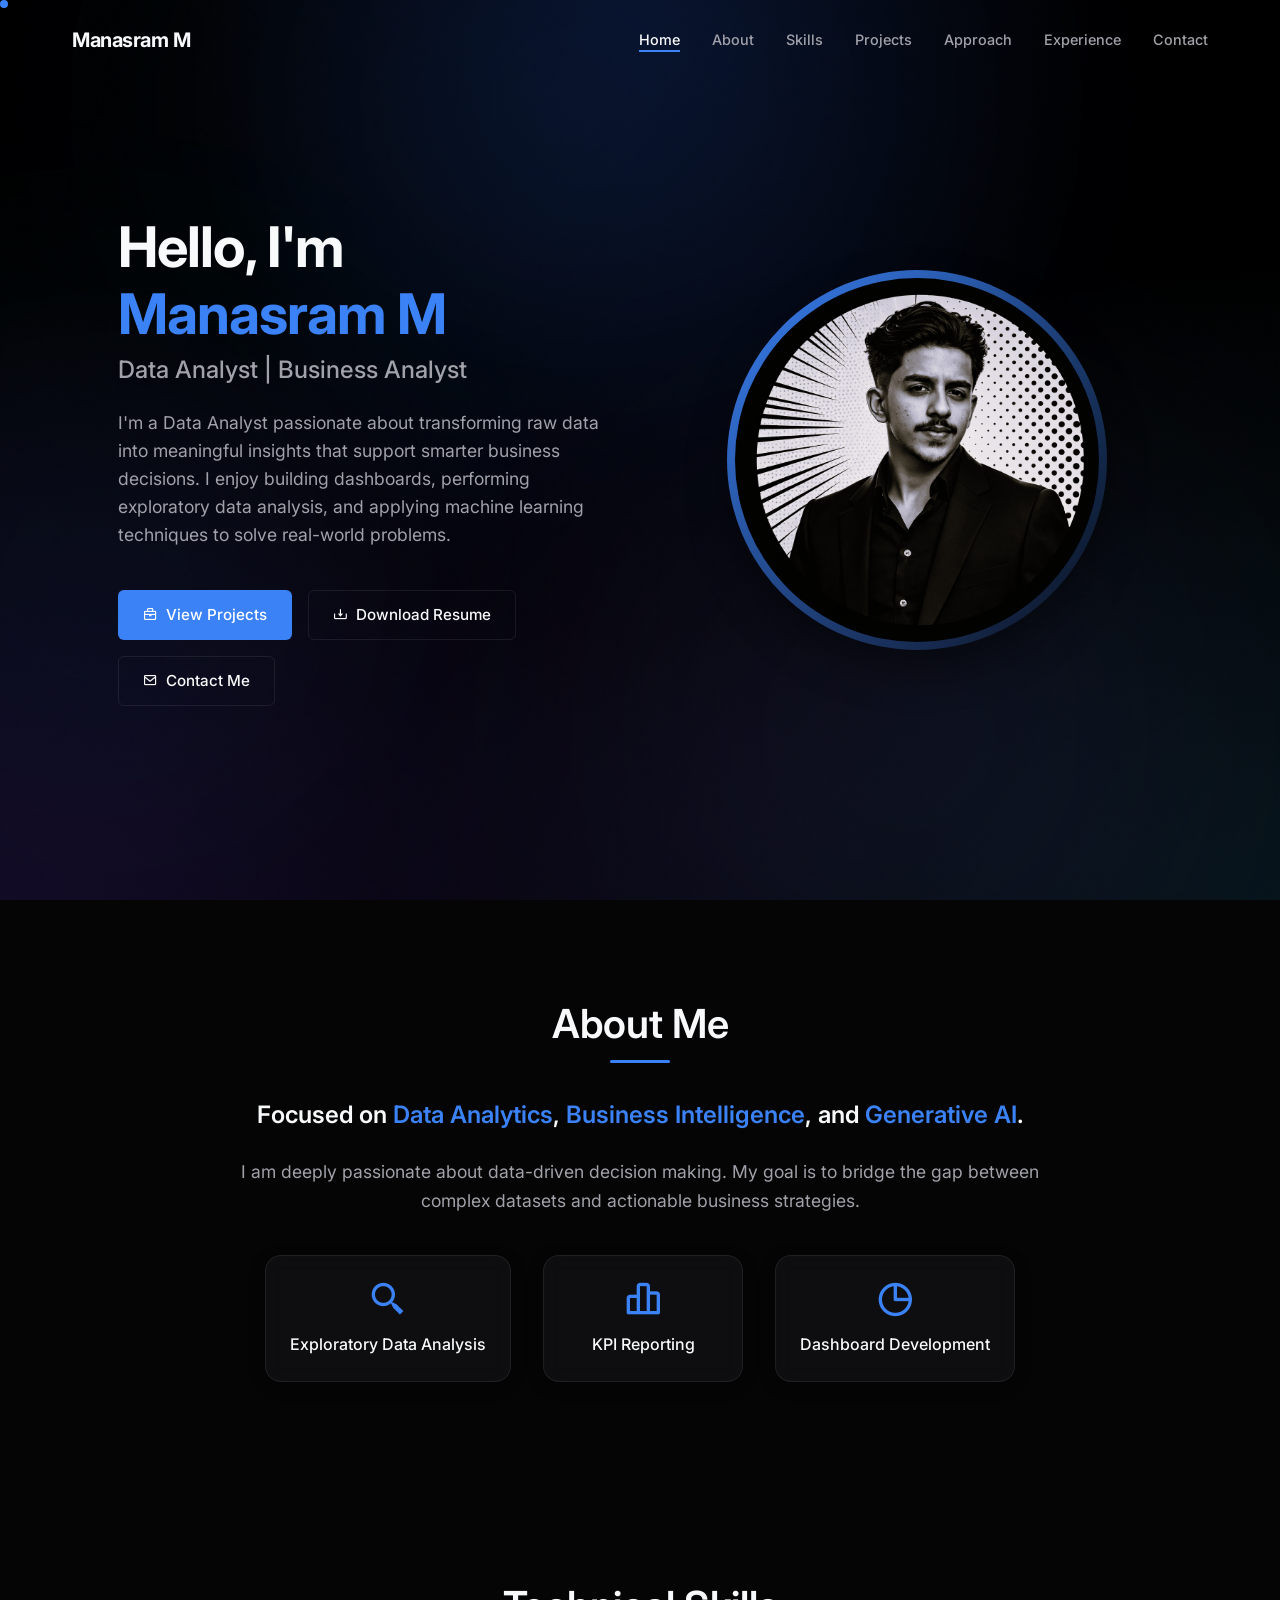
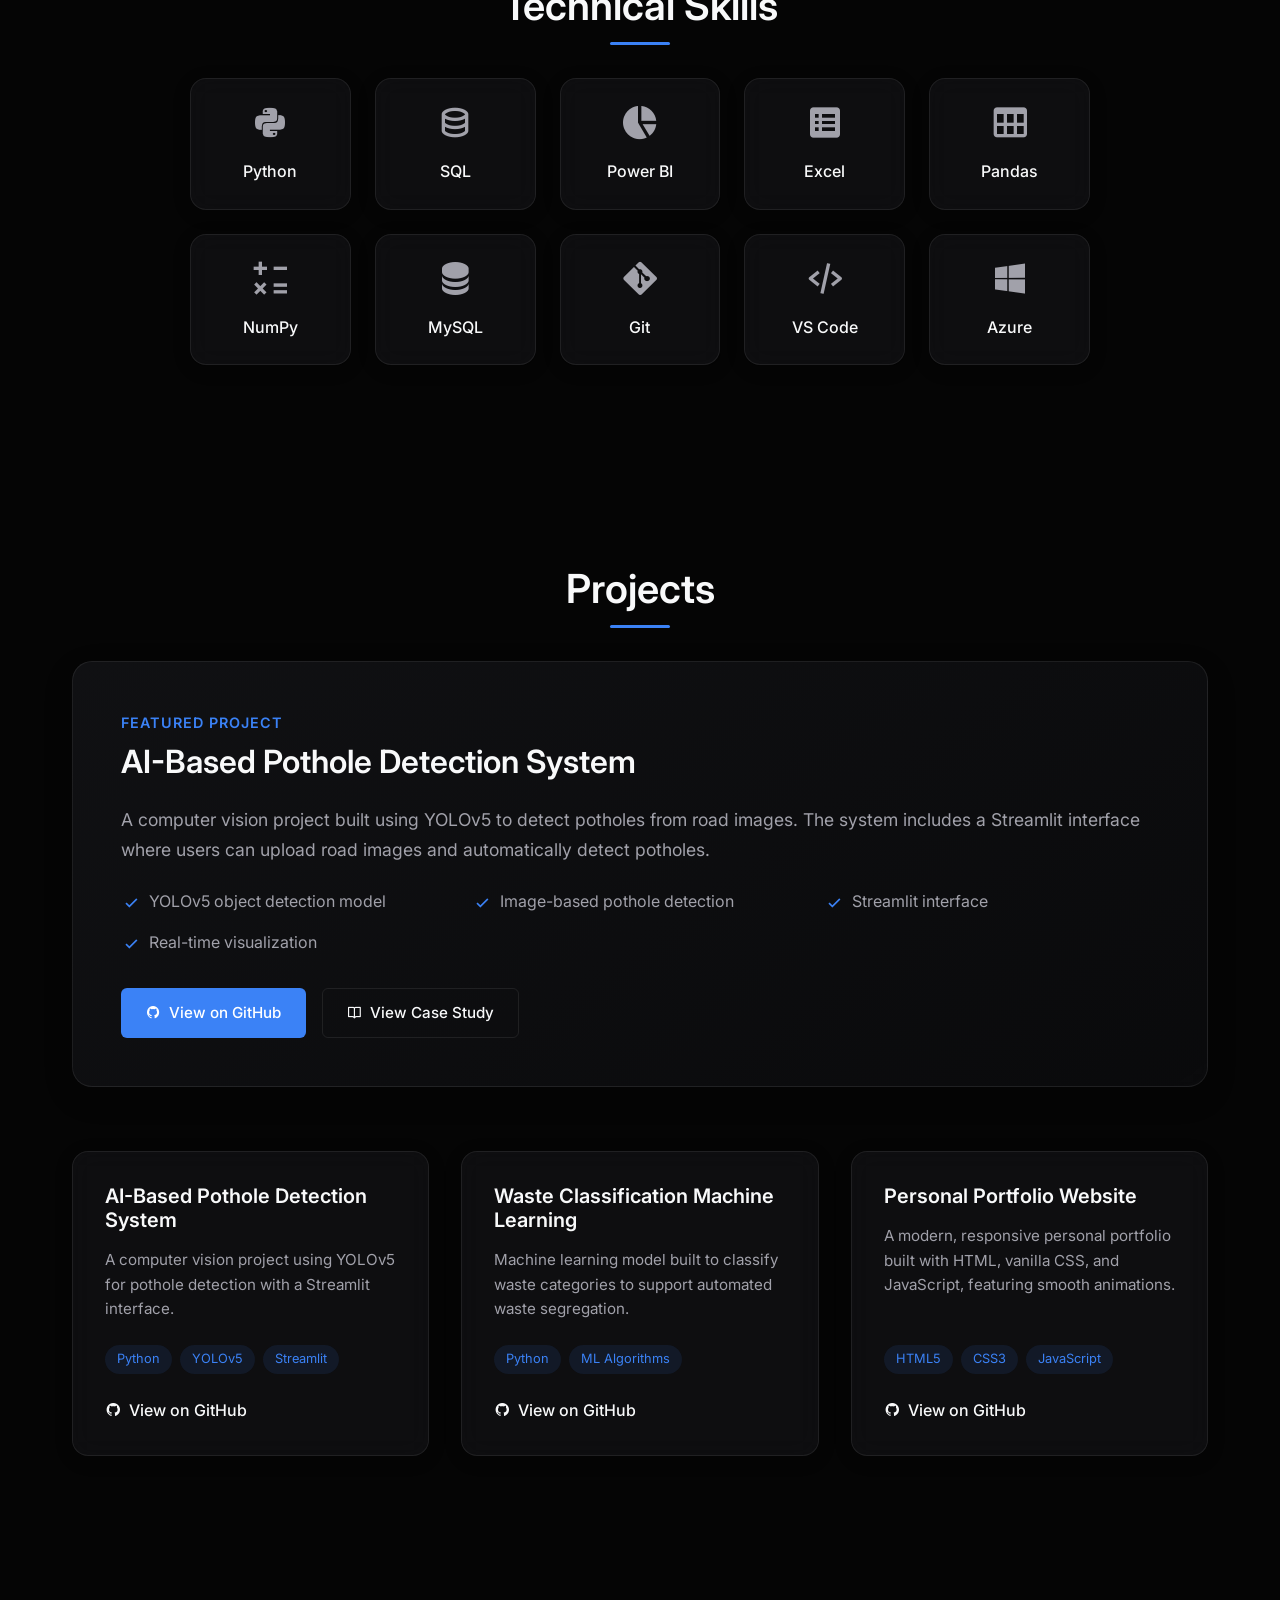
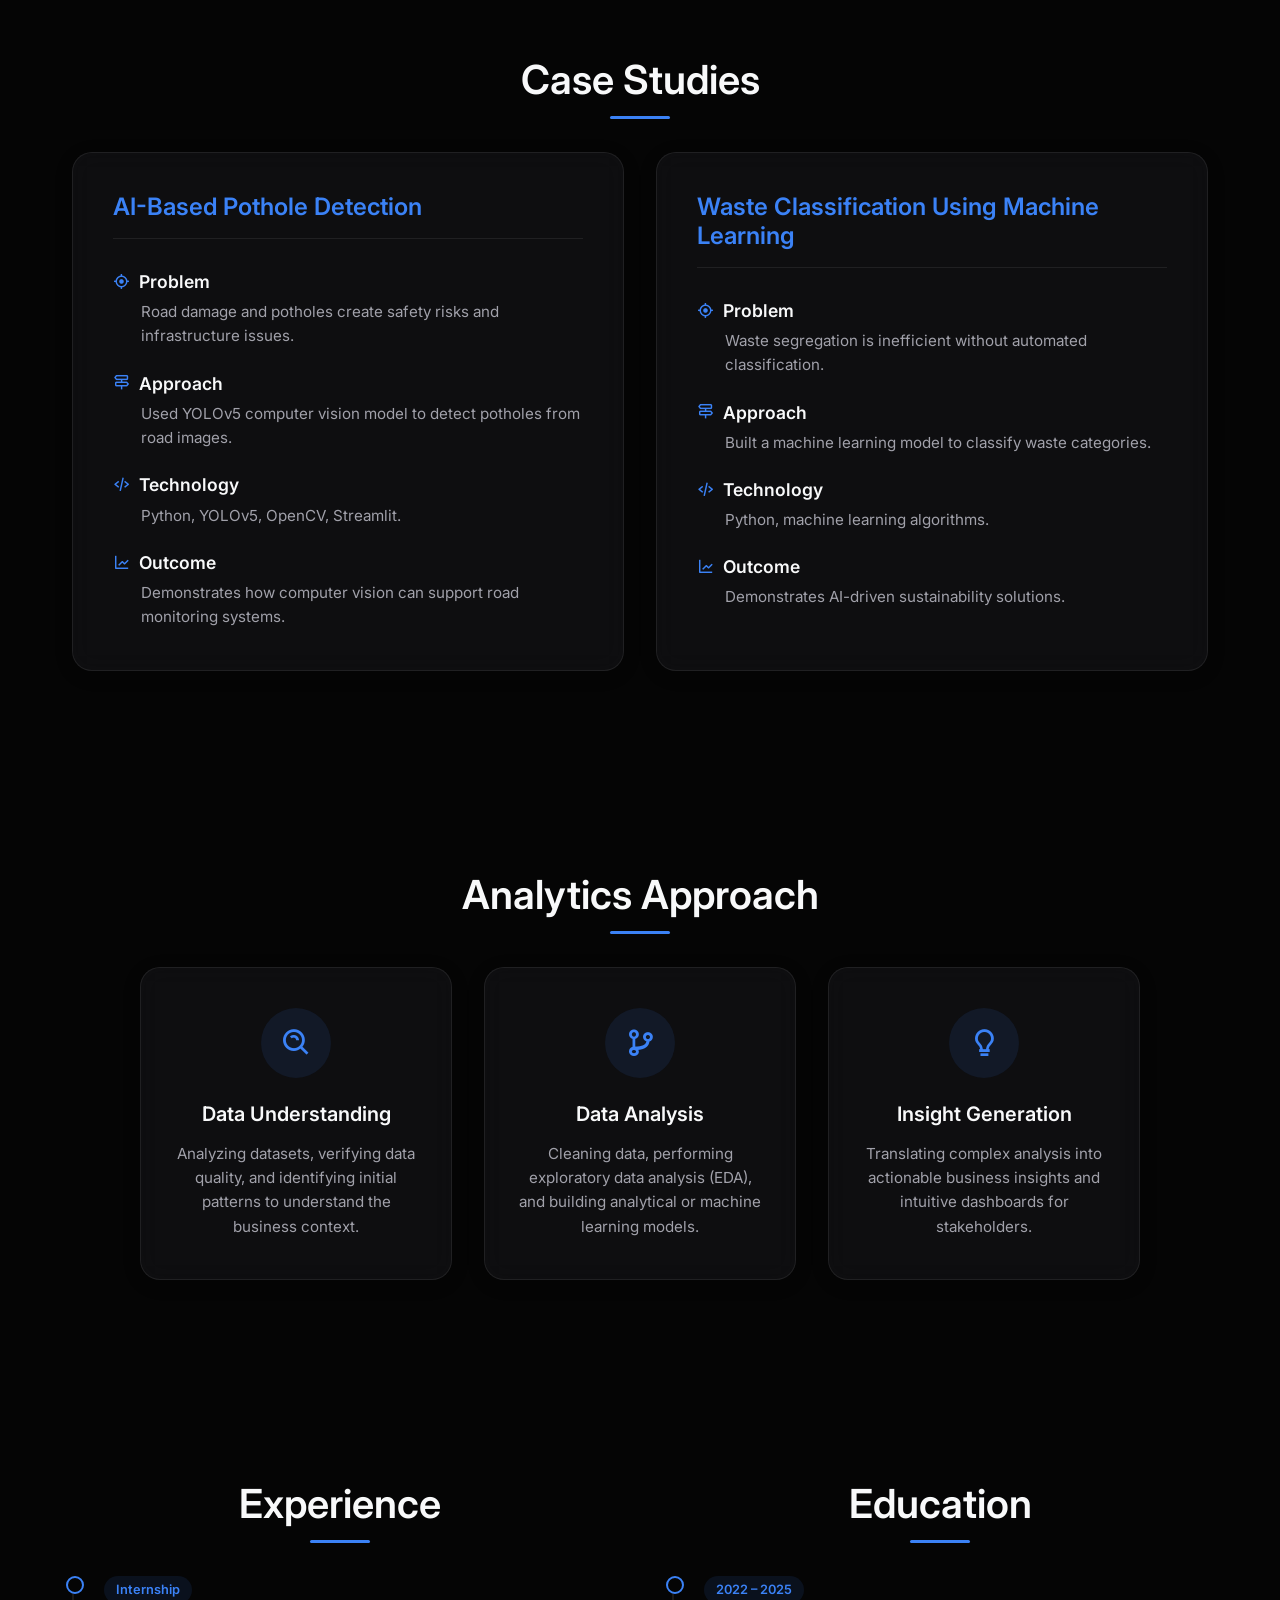
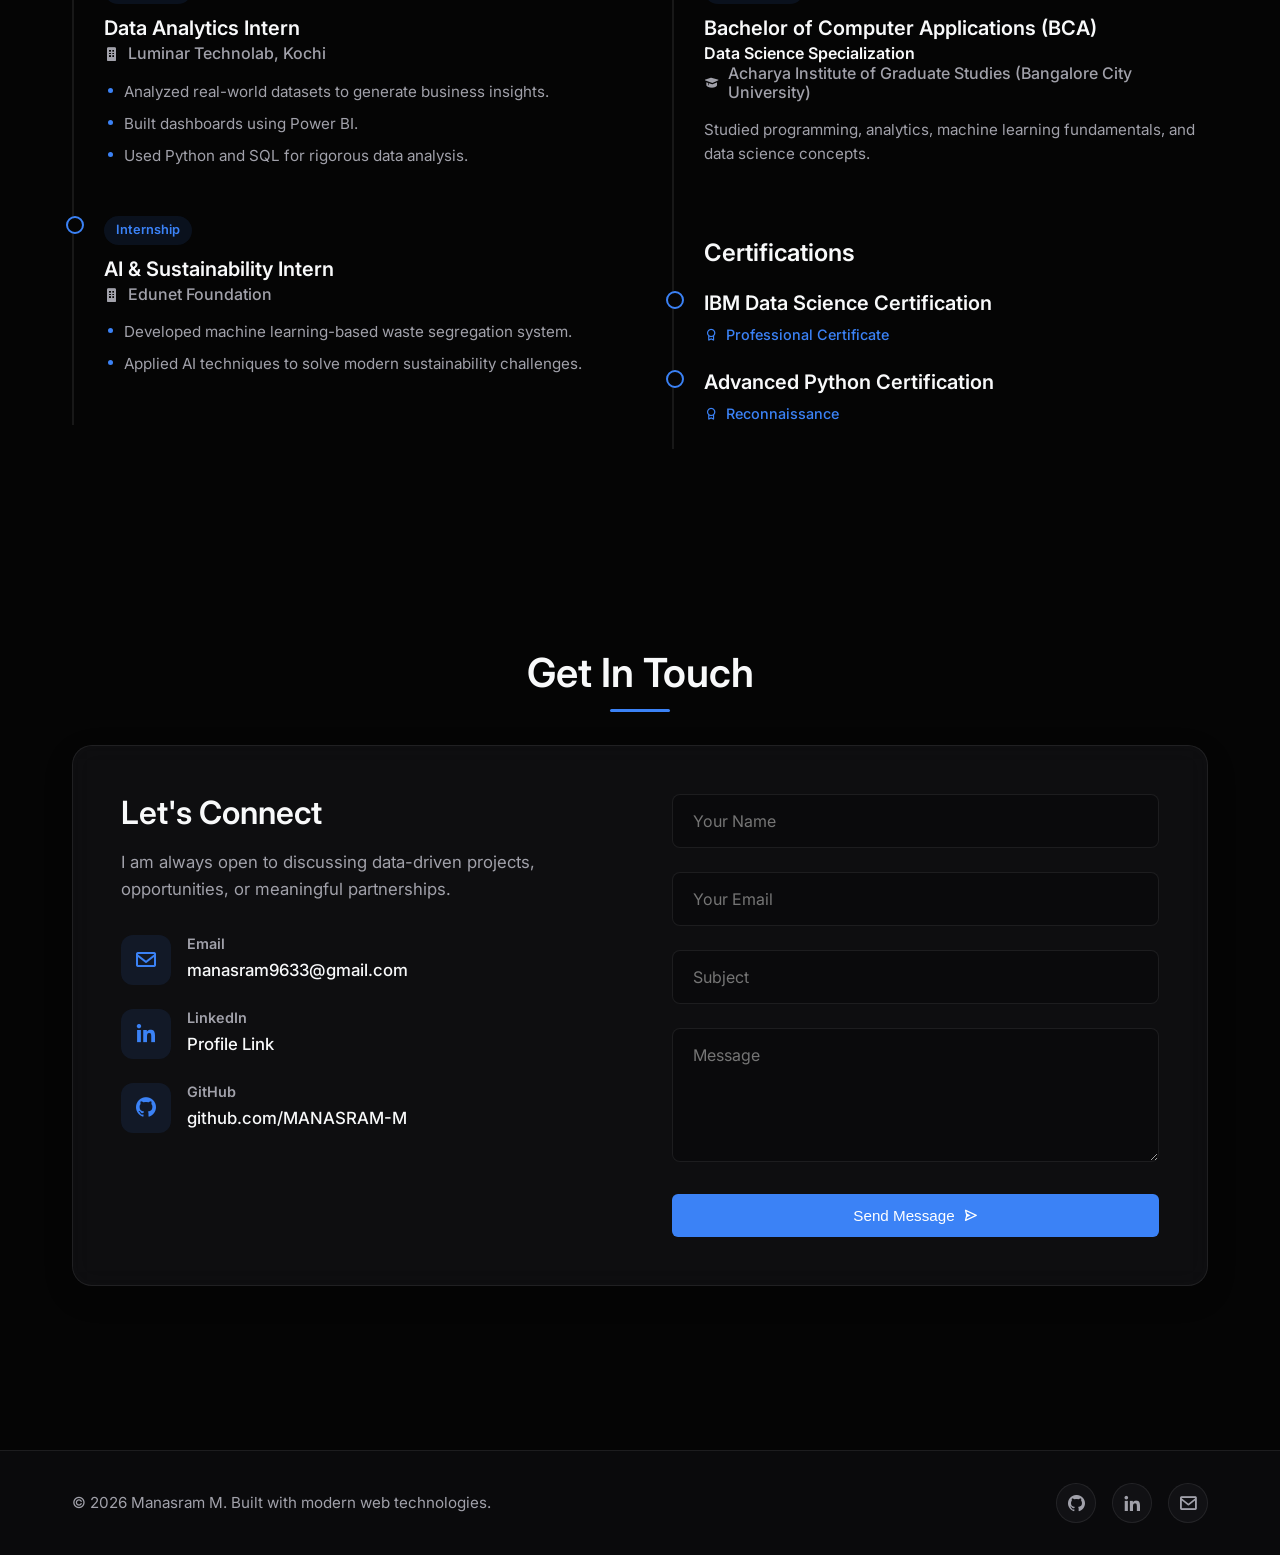
==== index.html @ 0e78bf4d "Initial commit of portfolio website" ====
<!DOCTYPE html>
<html lang="en">

<head>
    <meta charset="UTF-8">
    <meta name="viewport" content="width=device-width, initial-scale=1.0">
    <title>Manasram M | Data Analyst Portfolio</title>
    <meta name="description"
        content="Portfolio of Manasram M, Data Analyst and Business Analyst specializing in data-driven insights, BI, and Generation AI.">
    <!-- Google Fonts: Inter -->
    <link rel="preconnect" href="https://fonts.googleapis.com">
    <link rel="preconnect" href="https://fonts.gstatic.com" crossorigin>
    <link href="https://fonts.googleapis.com/css2?family=Inter:wght@300;400;500;600;700&display=swap" rel="stylesheet">
    <!-- Icons -->
    <link href='https://unpkg.com/boxicons@2.1.4/css/boxicons.min.css' rel='stylesheet'>
    <!-- Stylesheets -->
    <link rel="stylesheet" href="index.css">
</head>

<body class="dark-theme">

    <!-- Animated Mesh Background -->
    <div class="bg-animation">
        <div class="blob blob-1"></div>
        <div class="blob blob-2"></div>
        <div class="blob blob-3"></div>
    </div>

    <!-- Custom Dot Cursor -->
    <div class="cursor-dot"></div>

    <nav class="navbar" id="navbar">
        <div class="nav-container">
            <a href="#home" class="logo">Manasram M</a>
            <ul class="nav-links">
                <li><a href="#home">Home</a></li>
                <li><a href="#about">About</a></li>
                <li><a href="#skills">Skills</a></li>
                <li><a href="#projects">Projects</a></li>
                <li><a href="#analytics">Approach</a></li>
                <li><a href="#experience">Experience</a></li>
                <li><a href="#contact">Contact</a></li>
            </ul>
            <div class="hamburger">
                <i class='bx bx-menu'></i>
            </div>
        </div>
    </nav>

    <main>
        <!-- Hero Section -->
        <section id="home" class="hero section">
            <div class="container hero-container">
                <div class="hero-content fade-in">
                    <h2 class="hero-title">Hello, I'm <span class="highlight">Manasram M</span></h2>
                    <h3 class="hero-subtitle">Data Analyst | Business Analyst</h3>
                    <p class="hero-text">
                        I'm a Data Analyst passionate about transforming raw data into meaningful insights that support
                        smarter business decisions. I enjoy building dashboards, performing exploratory data analysis,
                        and applying machine learning techniques to solve real-world problems.
                    </p>
                    <div class="hero-buttons">
                        <a href="#projects" class="btn btn-primary"><i class='bx bx-briefcase'></i> View Projects</a>
                        <a href="Manasram_Resume.jpg" download="Manasram_M_Resume.jpg" class="btn btn-secondary"><i
                                class='bx bx-download'></i> Download Resume</a>
                        <a href="#contact" class="btn btn-secondary"><i class='bx bx-envelope'></i> Contact Me</a>
                    </div>
                </div>
                <div class="hero-image fade-in">
                    <div class="image-wrapper">
                        <!-- We will use local AI generated image for profile photo -->
                        <img src="profile-image.jpg" alt="Manasram M - Data Analyst" id="profile-img">
                    </div>
                </div>
            </div>
        </section>

        <!-- About Section -->
        <section id="about" class="about section">
            <div class="container fade-in">
                <h2 class="section-title">About Me</h2>
                <div class="about-content">
                    <div class="about-text">
                        <p class="lead">Focused on <span class="highlight">Data Analytics</span>, <span
                                class="highlight">Business Intelligence</span>, and <span class="highlight">Generative
                                AI</span>.</p>
                        <p>I am deeply passionate about data-driven decision making. My goal is to bridge the gap
                            between complex datasets and actionable business strategies.</p>
                        <div class="about-highlights">
                            <div class="highlight-item">
                                <i class='bx bx-search-alt-2'></i>
                                <span>Exploratory Data Analysis</span>
                            </div>
                            <div class="highlight-item">
                                <i class='bx bx-bar-chart-alt-2'></i>
                                <span>KPI Reporting</span>
                            </div>
                            <div class="highlight-item">
                                <i class='bx bx-pie-chart-alt'></i>
                                <span>Dashboard Development</span>
                            </div>
                        </div>
                    </div>
                </div>
            </div>
        </section>

        <!-- Skills Section -->
        <section id="skills" class="skills section">
            <div class="container fade-in">
                <h2 class="section-title">Technical Skills</h2>
                <div class="skills-grid">
                    <div class="skill-card"><i class='bx bxl-python'></i><span>Python</span></div>
                    <div class="skill-card"><i class='bx bx-data'></i><span>SQL</span></div>
                    <div class="skill-card"><i class='bx bxs-pie-chart-alt-2'></i><span>Power BI</span></div>
                    <div class="skill-card"><i class='bx bxs-spreadsheet'></i><span>Excel</span></div>
                    <div class="skill-card"><i class='bx bx-table'></i><span>Pandas</span></div>
                    <div class="skill-card"><i class='bx bx-math'></i><span>NumPy</span></div>
                    <div class="skill-card"><i class='bx bxs-data'></i><span>MySQL</span></div>
                    <div class="skill-card"><i class='bx bxl-git'></i><span>Git</span></div>
                    <div class="skill-card"><i class='bx bx-code-alt'></i><span>VS Code</span></div>
                    <div class="skill-card"><i class='bx bxl-windows'></i><span>Azure</span></div>
                </div>
            </div>
        </section>

        <!-- Featured Project & Projects -->
        <section id="projects" class="projects section">
            <div class="container fade-in">
                <h2 class="section-title">Projects</h2>

                <!-- Featured Project -->
                <div class="featured-project">
                    <div class="featured-content">
                        <span class="featured-label">Featured Project</span>
                        <h3 class="featured-title">AI-Based Pothole Detection System</h3>
                        <div class="featured-desc">
                            <p>A computer vision project built using YOLOv5 to detect potholes from road images. The
                                system includes a Streamlit interface where users can upload road images and
                                automatically detect potholes.</p>
                        </div>
                        <ul class="featured-features">
                            <li><i class='bx bx-check'></i> YOLOv5 object detection model</li>
                            <li><i class='bx bx-check'></i> Image-based pothole detection</li>
                            <li><i class='bx bx-check'></i> Streamlit interface</li>
                            <li><i class='bx bx-check'></i> Real-time visualization</li>
                        </ul>
                        <div class="featured-links">
                            <a href="https://github.com/MANASRAM-M" target="_blank" class="btn btn-primary"><i
                                    class='bx bxl-github'></i> View on GitHub</a>
                            <a href="#case-studies" class="btn btn-secondary"><i class='bx bx-book-open'></i> View Case
                                Study</a>
                        </div>
                    </div>
                </div>

                <!-- Other Projects -->
                <div class="projects-grid">
                    <div class="project-card">
                        <h3 class="project-title">AI-Based Pothole Detection System</h3>
                        <p class="project-desc">A computer vision project using YOLOv5 for pothole detection with a
                            Streamlit interface.</p>
                        <div class="project-tech">
                            <span>Python</span><span>YOLOv5</span><span>Streamlit</span>
                        </div>
                        <a href="https://github.com/MANASRAM-M" target="_blank" class="project-link"><i
                                class='bx bxl-github'></i> View on GitHub</a>
                    </div>
                    <div class="project-card">
                        <h3 class="project-title">Waste Classification Machine Learning</h3>
                        <p class="project-desc">Machine learning model built to classify waste categories to support
                            automated waste segregation.</p>
                        <div class="project-tech">
                            <span>Python</span><span>ML Algorithms</span>
                        </div>
                        <a href="https://github.com/MANASRAM-M" target="_blank" class="project-link"><i
                                class='bx bxl-github'></i> View on GitHub</a>
                    </div>
                    <div class="project-card">
                        <h3 class="project-title">Personal Portfolio Website</h3>
                        <p class="project-desc">A modern, responsive personal portfolio built with HTML, vanilla CSS,
                            and JavaScript, featuring smooth animations.</p>
                        <div class="project-tech">
                            <span>HTML5</span><span>CSS3</span><span>JavaScript</span>
                        </div>
                        <a href="https://github.com/MANASRAM-M" target="_blank" class="project-link"><i
                                class='bx bxl-github'></i> View on GitHub</a>
                    </div>
                </div>
            </div>
        </section>

        <!-- Case Studies -->
        <section id="case-studies" class="case-studies section">
            <div class="container fade-in">
                <h2 class="section-title">Case Studies</h2>
                <div class="case-studies-grid">
                    <!-- Case Study 1 -->
                    <div class="case-study-card">
                        <h3>AI-Based Pothole Detection</h3>
                        <div class="case-study-content">
                            <div class="cs-item">
                                <h4><i class='bx bx-target-lock'></i> Problem</h4>
                                <p>Road damage and potholes create safety risks and infrastructure issues.</p>
                            </div>
                            <div class="cs-item">
                                <h4><i class='bx bx-directions'></i> Approach</h4>
                                <p>Used YOLOv5 computer vision model to detect potholes from road images.</p>
                            </div>
                            <div class="cs-item">
                                <h4><i class='bx bx-code-alt'></i> Technology</h4>
                                <p>Python, YOLOv5, OpenCV, Streamlit.</p>
                            </div>
                            <div class="cs-item">
                                <h4><i class='bx bx-line-chart'></i> Outcome</h4>
                                <p>Demonstrates how computer vision can support road monitoring systems.</p>
                            </div>
                        </div>
                    </div>

                    <!-- Case Study 2 -->
                    <div class="case-study-card">
                        <h3>Waste Classification Using Machine Learning</h3>
                        <div class="case-study-content">
                            <div class="cs-item">
                                <h4><i class='bx bx-target-lock'></i> Problem</h4>
                                <p>Waste segregation is inefficient without automated classification.</p>
                            </div>
                            <div class="cs-item">
                                <h4><i class='bx bx-directions'></i> Approach</h4>
                                <p>Built a machine learning model to classify waste categories.</p>
                            </div>
                            <div class="cs-item">
                                <h4><i class='bx bx-code-alt'></i> Technology</h4>
                                <p>Python, machine learning algorithms.</p>
                            </div>
                            <div class="cs-item">
                                <h4><i class='bx bx-line-chart'></i> Outcome</h4>
                                <p>Demonstrates AI-driven sustainability solutions.</p>
                            </div>
                        </div>
                    </div>
                </div>
            </div>
        </section>

        <!-- Analytics Approach -->
        <section id="analytics" class="analytics section">
            <div class="container fade-in">
                <h2 class="section-title">Analytics Approach</h2>
                <div class="approach-grid">
                    <div class="approach-card">
                        <div class="approach-icon"><i class='bx bx-search-alt'></i></div>
                        <h3>Data Understanding</h3>
                        <p>Analyzing datasets, verifying data quality, and identifying initial patterns to understand
                            the business context.</p>
                    </div>
                    <div class="approach-card">
                        <div class="approach-icon"><i class='bx bx-git-branch'></i></div>
                        <h3>Data Analysis</h3>
                        <p>Cleaning data, performing exploratory data analysis (EDA), and building analytical or machine
                            learning models.</p>
                    </div>
                    <div class="approach-card">
                        <div class="approach-icon"><i class='bx bx-bulb'></i></div>
                        <h3>Insight Generation</h3>
                        <p>Translating complex analysis into actionable business insights and intuitive dashboards for
                            stakeholders.</p>
                    </div>
                </div>
            </div>
        </section>

        <!-- Experience & Education -->
        <section id="experience" class="experience section">
            <div class="container fade-in">
                <div class="split-section">
                    <!-- Experience -->
                    <div class="experience-col">
                        <h2 class="section-title">Experience</h2>
                        <div class="timeline">
                            <div class="timeline-item">
                                <span class="timeline-date">Internship</span>
                                <h3>Data Analytics Intern</h3>
                                <h4 class="timeline-company"><i class='bx bxs-building'></i> Luminar Technolab, Kochi
                                </h4>
                                <ul class="timeline-desc">
                                    <li>Analyzed real-world datasets to generate business insights.</li>
                                    <li>Built dashboards using Power BI.</li>
                                    <li>Used Python and SQL for rigorous data analysis.</li>
                                </ul>
                            </div>
                            <div class="timeline-item">
                                <span class="timeline-date">Internship</span>
                                <h3>AI & Sustainability Intern</h3>
                                <h4 class="timeline-company"><i class='bx bxs-building'></i> Edunet Foundation</h4>
                                <ul class="timeline-desc">
                                    <li>Developed machine learning-based waste segregation system.</li>
                                    <li>Applied AI techniques to solve modern sustainability challenges.</li>
                                </ul>
                            </div>
                        </div>
                    </div>

                    <!-- Education -->
                    <div class="education-col">
                        <h2 class="section-title">Education</h2>
                        <div class="timeline">
                            <div class="timeline-item">
                                <span class="timeline-date">2022 &ndash; 2025</span>
                                <h3>Bachelor of Computer Applications (BCA)</h3>
                                <h4>Data Science Specialization</h4>
                                <h4 class="timeline-company"><i class='bx bxs-graduation'></i> Acharya Institute of
                                    Graduate Studies (Bangalore City University)</h4>
                                <p class="timeline-text">Studied programming, analytics, machine learning fundamentals,
                                    and data science concepts.</p>
                            </div>

                            <h3 class="cert-title">Certifications</h3>
                            <div class="timeline-item cert-item">
                                <h3>IBM Data Science Certification</h3>
                                <div class="cert-icon"><i class='bx bx-award'></i> Professional Certificate</div>
                            </div>
                            <div class="timeline-item cert-item">
                                <h3>Advanced Python Certification</h3>
                                <div class="cert-icon"><i class='bx bx-award'></i> Reconnaissance</div>
                            </div>
                        </div>
                    </div>
                </div>
            </div>
        </section>

        <!-- Contact Section -->
        <section id="contact" class="contact section">
            <div class="container fade-in">
                <h2 class="section-title">Get In Touch</h2>
                <div class="contact-wrapper">
                    <div class="contact-info">
                        <h3>Let's Connect</h3>
                        <p>I am always open to discussing data-driven projects, opportunities, or meaningful
                            partnerships.</p>

                        <div class="info-items">
                            <div class="info-item">
                                <div class="icon-box"><i class='bx bx-envelope'></i></div>
                                <div>
                                    <h4>Email</h4>
                                    <a href="mailto:manasram9633@gmail.com">manasram9633@gmail.com</a>
                                </div>
                            </div>
                            <div class="info-item">
                                <div class="icon-box"><i class='bx bxl-linkedin'></i></div>
                                <div>
                                    <h4>LinkedIn</h4>
                                    <a href="https://www.linkedin.com/in/manasram-m-data-business-analyst"
                                        target="_blank">Profile Link</a>
                                </div>
                            </div>
                            <div class="info-item">
                                <div class="icon-box"><i class='bx bxl-github'></i></div>
                                <div>
                                    <h4>GitHub</h4>
                                    <a href="https://github.com/MANASRAM-M" target="_blank">github.com/MANASRAM-M</a>
                                </div>
                            </div>
                        </div>
                    </div>

                    <div class="contact-form">
                        <form action="#" method="POST"
                            onsubmit="event.preventDefault(); alert('Message sent successfully!');">
                            <div class="input-group">
                                <input type="text" placeholder="Your Name" required>
                            </div>
                            <div class="input-group">
                                <input type="email" placeholder="Your Email" required>
                            </div>
                            <div class="input-group">
                                <input type="text" placeholder="Subject" required>
                            </div>
                            <div class="input-group">
                                <textarea placeholder="Message" rows="5" required></textarea>
                            </div>
                            <button type="submit" class="btn btn-primary btn-block">Send Message <i
                                    class='bx bx-send'></i></button>
                        </form>
                    </div>
                </div>
            </div>
        </section>
    </main>

    <footer class="footer">
        <div class="container footer-content">
            <p>&copy; 2026 Manasram M. Built with modern web technologies.</p>
            <div class="footer-socials">
                <a href="https://github.com/MANASRAM-M" target="_blank"><i class='bx bxl-github'></i></a>
                <a href="https://www.linkedin.com/in/manasram-m-data-business-analyst" target="_blank"><i
                        class='bx bxl-linkedin'></i></a>
                <a href="mailto:manasram9633@gmail.com"><i class='bx bx-envelope'></i></a>
            </div>
        </div>
    </footer>

    <script src="script.js"></script>
</body>

</html>
---- index.css ----
/* CSS Variables for Dark Theme Design System */
:root {
    --bg-primary: #050505;
    --bg-secondary: #0a0a0c;
    --bg-card: rgba(28, 29, 34, 0.4);
    --bg-card-hover: rgba(38, 39, 46, 0.6);

    --text-primary: #f8f9fa;
    --text-secondary: #a1a1aa;
    --text-muted: #71717a;

    --accent-color: #3b82f6;
    /* Modern Blue */
    --accent-hover: #2563eb;
    --accent-light: rgba(59, 130, 246, 0.1);

    --border-color: rgba(255, 255, 255, 0.08);
    --border-hover: rgba(255, 255, 255, 0.15);

    --transition: all 0.3s cubic-bezier(0.4, 0, 0.2, 1);

    --container-width: 1200px;
    --section-padding: 100px 0;
}

* {
    margin: 0;
    padding: 0;
    box-sizing: border-box;
    cursor: none;
}

html {
    scroll-behavior: smooth;
}

body {
    font-family: 'Inter', sans-serif;
    background-color: var(--bg-primary);
    color: var(--text-primary);
    line-height: 1.6;
    overflow-x: hidden;
    -webkit-font-smoothing: antialiased;
}

a {
    text-decoration: none;
    color: inherit;
}

ul {
    list-style: none;
}

img {
    max-width: 100%;
    display: block;
}

/* Typography */
h1,
h2,
h3,
h4,
h5,
h6 {
    font-weight: 600;
    line-height: 1.2;
    color: var(--text-primary);
}

h2 {
    font-size: 2.5rem;
    margin-bottom: 3rem;
    text-align: center;
}

p {
    color: var(--text-secondary);
}

/* Layout Utilities */
.container {
    max-width: var(--container-width);
    margin: 0 auto;
    padding: 0 2rem;
}

.section {
    padding: var(--section-padding);
}

/* Buttons */
.btn {
    display: inline-flex;
    align-items: center;
    justify-content: center;
    padding: 0.75rem 1.5rem;
    font-size: 0.95rem;
    font-weight: 500;
    border-radius: 6px;
    cursor: pointer;
    transition: var(--transition);
    gap: 0.5rem;
    border: 1px solid transparent;
}

.btn-primary {
    background-color: var(--accent-color);
    color: #fff;
}

.btn-primary:hover {
    background-color: var(--accent-hover);
    transform: translateY(-2px);
    box-shadow: 0 4px 12px rgba(59, 130, 246, 0.3);
}

.btn-secondary {
    background-color: transparent;
    border-color: var(--border-color);
    color: var(--text-primary);
}

.btn-secondary:hover {
    border-color: var(--text-secondary);
    background-color: rgba(255, 255, 255, 0.03);
    transform: translateY(-2px);
}

/* Navbar */
.navbar {
    position: fixed;
    top: 0;
    left: 0;
    width: 100%;
    padding: 1.5rem 0;
    z-index: 1000;
    transition: var(--transition);
    background: transparent;
}

.navbar.scrolled {
    background: rgba(10, 10, 12, 0.85);
    backdrop-filter: blur(12px);
    -webkit-backdrop-filter: blur(12px);
    padding: 1rem 0;
    border-bottom: 1px solid var(--border-color);
}

.nav-container {
    display: flex;
    justify-content: space-between;
    align-items: center;
    max-width: var(--container-width);
    margin: 0 auto;
    padding: 0 2rem;
}

.logo {
    font-size: 1.25rem;
    font-weight: 700;
    letter-spacing: -0.5px;
    color: var(--text-primary);
}

.nav-links {
    display: flex;
    gap: 2rem;
}

.nav-links li a {
    font-size: 0.9rem;
    font-weight: 500;
    color: var(--text-secondary);
    transition: var(--transition);
    position: relative;
}

.nav-links li a:hover,
.nav-links li a.active {
    color: var(--text-primary);
}

.nav-links li a::after {
    content: '';
    position: absolute;
    bottom: -4px;
    left: 0;
    width: 0;
    height: 2px;
    background-color: var(--accent-color);
    transition: width 0.3s ease;
}

.nav-links li a:hover::after,
.nav-links li a.active::after {
    width: 100%;
}

.hamburger {
    display: none;
    font-size: 1.8rem;
    cursor: pointer;
    color: var(--text-primary);
}

/* --- Hero Section --- */
.hero {
    position: relative;
    min-height: 100vh;
    display: flex;
    align-items: center;
    padding-top: 120px;
    background: transparent;
    overflow: hidden;
}

.hero-container {
    position: relative;
    z-index: 1;
    display: flex;
    align-items: center;
    justify-content: space-between;
    gap: 4rem;
}

.hero-content {
    flex: 1;
}

.hero-title {
    font-size: 3.5rem;
    font-weight: 700;
    margin-bottom: 0.5rem;
    text-align: left;
    letter-spacing: -1px;
}

.highlight {
    color: var(--accent-color);
}

.hero-subtitle {
    font-size: 1.5rem;
    font-weight: 500;
    color: var(--text-secondary);
    margin-bottom: 1.5rem;
}

.hero-text {
    font-size: 1.1rem;
    margin-bottom: 2.5rem;
    max-width: 600px;
}

.hero-buttons {
    display: flex;
    gap: 1rem;
    flex-wrap: wrap;
}

.hero-image {
    flex: 1;
    display: flex;
    justify-content: center;
    align-items: center;
}

.image-wrapper {
    position: relative;
    width: 380px;
    height: 380px;
    border-radius: 50%;
    padding: 8px;
    background: linear-gradient(135deg, var(--accent-color), transparent);
    box-shadow: 0 20px 40px rgba(0, 0, 0, 0.4);
}

.image-wrapper img {
    border-radius: 50%;
    width: 100%;
    height: 100%;
    object-fit: cover;
    background-color: var(--bg-card);
}

/* --- About Section --- */
.section-title {
    font-size: 2.5rem;
    text-align: center;
    margin-bottom: 3rem;
    position: relative;
}

.section-title::after {
    content: '';
    position: absolute;
    bottom: -15px;
    left: 50%;
    transform: translateX(-50%);
    width: 60px;
    height: 3px;
    background-color: var(--accent-color);
    border-radius: 2px;
}

.about-content {
    max-width: 800px;
    margin: 0 auto;
    text-align: center;
}

.about-text .lead {
    font-size: 1.5rem;
    font-weight: 600;
    color: var(--text-primary);
    margin-bottom: 1.5rem;
}

.about-text p {
    font-size: 1.1rem;
    margin-bottom: 2.5rem;
}

.about-highlights {
    display: flex;
    justify-content: center;
    gap: 2rem;
    flex-wrap: wrap;
}

.highlight-item {
    display: flex;
    flex-direction: column;
    align-items: center;
    gap: 0.75rem;
    padding: 1.5rem;
    background-color: var(--bg-card);
    backdrop-filter: blur(12px);
    -webkit-backdrop-filter: blur(12px);
    border: 1px solid var(--border-color);
    border-radius: 16px;
    min-width: 200px;
    transition: var(--transition);
    box-shadow: 0 4px 20px rgba(0, 0, 0, 0.1);
}

.highlight-item:hover {
    transform: translateY(-8px);
    border-color: var(--accent-color);
    box-shadow: 0 15px 35px rgba(59, 130, 246, 0.15), 0 0 15px rgba(59, 130, 246, 0.2);
    background-color: var(--bg-card-hover);
}

.highlight-item i {
    font-size: 2.5rem;
    color: var(--accent-color);
}

.highlight-item span {
    font-weight: 500;
    color: var(--text-primary);
}

/* --- Skills Section --- */
.skills-grid {
    display: grid;
    grid-template-columns: repeat(auto-fit, minmax(150px, 1fr));
    gap: 1.5rem;
    max-width: 900px;
    margin: 0 auto;
}

.skill-card {
    background-color: var(--bg-card);
    backdrop-filter: blur(12px);
    -webkit-backdrop-filter: blur(12px);
    border: 1px solid var(--border-color);
    padding: 1.5rem 1rem;
    border-radius: 16px;
    display: flex;
    flex-direction: column;
    align-items: center;
    gap: 1rem;
    transition: var(--transition);
    box-shadow: 0 4px 20px rgba(0, 0, 0, 0.1);
}

.skill-card:hover {
    transform: translateY(-8px);
    background-color: var(--bg-card-hover);
    border-color: var(--accent-color);
    box-shadow: 0 15px 35px rgba(59, 130, 246, 0.15), 0 0 15px rgba(59, 130, 246, 0.2);
}

.skill-card i {
    font-size: 2.5rem;
    color: var(--text-secondary);
    transition: var(--transition);
}

.skill-card:hover i {
    color: var(--accent-color);
    transform: scale(1.1);
}

.skill-card span {
    font-weight: 500;
}

/* --- Analytics Approach Section --- */
.approach-grid {
    display: grid;
    grid-template-columns: repeat(auto-fit, minmax(300px, 1fr));
    gap: 2rem;
    max-width: 1000px;
    margin: 0 auto;
}

.approach-card {
    background-color: var(--bg-card);
    backdrop-filter: blur(12px);
    -webkit-backdrop-filter: blur(12px);
    border: 1px solid var(--border-color);
    padding: 2.5rem 2rem;
    border-radius: 20px;
    transition: var(--transition);
    text-align: center;
    box-shadow: 0 4px 20px rgba(0, 0, 0, 0.1);
}

.approach-card:hover {
    transform: translateY(-8px);
    border-color: var(--accent-color);
    background-color: var(--bg-card-hover);
    box-shadow: 0 15px 35px rgba(59, 130, 246, 0.15), 0 0 15px rgba(59, 130, 246, 0.2);
}

.approach-icon {
    width: 70px;
    height: 70px;
    margin: 0 auto 1.5rem;
    background-color: var(--accent-light);
    border-radius: 50%;
    display: flex;
    align-items: center;
    justify-content: center;
}

.approach-icon i {
    font-size: 2rem;
    color: var(--accent-color);
}

.approach-card h3 {
    font-size: 1.25rem;
    margin-bottom: 1rem;
    color: var(--text-primary);
}

.approach-card p {
    font-size: 0.95rem;
    color: var(--text-secondary);
}

/* --- Projects Section --- */
.featured-project {
    background: linear-gradient(145deg, rgba(28, 29, 34, 0.5), rgba(19, 20, 24, 0.4));
    backdrop-filter: blur(12px);
    -webkit-backdrop-filter: blur(12px);
    border: 1px solid var(--border-color);
    border-radius: 20px;
    padding: 3rem;
    margin-bottom: 4rem;
    box-shadow: 0 10px 30px rgba(0, 0, 0, 0.15);
    transition: var(--transition);
}

.featured-project:hover {
    transform: translateY(-8px);
    border-color: var(--accent-color);
    box-shadow: 0 20px 40px rgba(59, 130, 246, 0.12), 0 0 20px rgba(59, 130, 246, 0.15);
}

.featured-label {
    display: inline-block;
    color: var(--accent-color);
    font-weight: 600;
    font-size: 0.9rem;
    text-transform: uppercase;
    letter-spacing: 1px;
    margin-bottom: 0.5rem;
}

.featured-title {
    font-size: 2rem;
    margin-bottom: 1.5rem;
}

.featured-desc {
    font-size: 1.1rem;
    margin-bottom: 1.5rem;
    line-height: 1.7;
}

.featured-features {
    margin-bottom: 2rem;
    display: grid;
    grid-template-columns: repeat(auto-fit, minmax(250px, 1fr));
    gap: 1rem;
}

.featured-features li {
    display: flex;
    align-items: center;
    gap: 0.5rem;
    color: var(--text-secondary);
}

.featured-features li i {
    color: var(--accent-color);
    font-size: 1.25rem;
}

.featured-links {
    display: flex;
    gap: 1rem;
    flex-wrap: wrap;
}

.projects-grid {
    display: grid;
    grid-template-columns: repeat(auto-fit, minmax(300px, 1fr));
    gap: 2rem;
}

.project-card {
    background-color: var(--bg-card);
    backdrop-filter: blur(12px);
    -webkit-backdrop-filter: blur(12px);
    border: 1px solid var(--border-color);
    border-radius: 16px;
    padding: 2rem;
    display: flex;
    flex-direction: column;
    transition: var(--transition);
    box-shadow: 0 4px 20px rgba(0, 0, 0, 0.1);
}

.project-card:hover {
    transform: translateY(-8px);
    border-color: var(--accent-color);
    background-color: var(--bg-card-hover);
    box-shadow: 0 15px 35px rgba(59, 130, 246, 0.15), 0 0 15px rgba(59, 130, 246, 0.2);
}

.project-title {
    font-size: 1.25rem;
    margin-bottom: 1rem;
}

.project-desc {
    flex-grow: 1;
    margin-bottom: 1.5rem;
    font-size: 0.95rem;
}

.project-tech {
    display: flex;
    flex-wrap: wrap;
    gap: 0.5rem;
    margin-bottom: 1.5rem;
}

.project-tech span {
    font-size: 0.8rem;
    padding: 0.25rem 0.75rem;
    background-color: var(--accent-light);
    color: var(--accent-color);
    border-radius: 20px;
}

.project-link {
    display: inline-flex;
    align-items: center;
    gap: 0.5rem;
    font-weight: 500;
    color: var(--text-primary);
    transition: var(--transition);
}

.project-link:hover {
    color: var(--accent-color);
}

/* --- Case Studies Section --- */
.case-studies-grid {
    display: grid;
    grid-template-columns: repeat(auto-fit, minmax(350px, 1fr));
    gap: 2rem;
}

.case-study-card {
    background-color: var(--bg-card);
    backdrop-filter: blur(12px);
    -webkit-backdrop-filter: blur(12px);
    border: 1px solid var(--border-color);
    border-radius: 20px;
    padding: 2.5rem;
    transition: var(--transition);
    box-shadow: 0 4px 20px rgba(0, 0, 0, 0.1);
}

.case-study-card:hover {
    transform: translateY(-8px);
    border-color: var(--accent-color);
    background-color: var(--bg-card-hover);
    box-shadow: 0 15px 35px rgba(59, 130, 246, 0.15), 0 0 15px rgba(59, 130, 246, 0.2);
}

.case-study-card h3 {
    font-size: 1.5rem;
    margin-bottom: 2rem;
    color: var(--accent-color);
    border-bottom: 1px solid var(--border-color);
    padding-bottom: 1rem;
}

.case-study-content {
    display: flex;
    flex-direction: column;
    gap: 1.5rem;
}

.cs-item h4 {
    display: flex;
    align-items: center;
    gap: 0.5rem;
    font-size: 1.1rem;
    margin-bottom: 0.5rem;
    color: var(--text-primary);
}

.cs-item h4 i {
    color: var(--accent-color);
}

.cs-item p {
    font-size: 0.95rem;
    padding-left: 1.75rem;
}

/* --- Experience & Education Section --- */
.split-section {
    display: flex;
    gap: 4rem;
}

.experience-col,
.education-col {
    flex: 1;
}

.timeline {
    position: relative;
    padding-left: 2rem;
}

.timeline::before {
    content: '';
    position: absolute;
    top: 0;
    left: 0;
    width: 2px;
    height: 100%;
    background-color: var(--border-color);
}

.timeline-item {
    position: relative;
    padding-bottom: 2.5rem;
}

.timeline-item::last-child {
    padding-bottom: 0;
}

.timeline-item::before {
    content: '';
    position: absolute;
    top: 0;
    left: -2.35rem;
    width: 14px;
    height: 14px;
    border-radius: 50%;
    background-color: var(--bg-primary);
    border: 2px solid var(--accent-color);
    z-index: 1;
}

.timeline-date {
    display: inline-block;
    padding: 0.25rem 0.75rem;
    background-color: var(--accent-light);
    color: var(--accent-color);
    border-radius: 20px;
    font-size: 0.8rem;
    font-weight: 600;
    margin-bottom: 0.75rem;
}

.timeline-item h3 {
    font-size: 1.25rem;
    margin-bottom: 0.25rem;
}

.timeline-company {
    font-size: 1rem;
    color: var(--text-secondary);
    font-weight: 500;
    margin-bottom: 1rem;
    display: flex;
    align-items: center;
    gap: 0.5rem;
}

.timeline-desc {
    padding-left: 1.25rem;
}

.timeline-desc li {
    position: relative;
    margin-bottom: 0.5rem;
    color: var(--text-secondary);
    font-size: 0.95rem;
}

.timeline-desc li::before {
    content: '';
    position: absolute;
    left: -1rem;
    top: 0.5rem;
    width: 5px;
    height: 5px;
    border-radius: 50%;
    background-color: var(--accent-color);
}

.timeline-text {
    font-size: 0.95rem;
    color: var(--text-secondary);
}

.cert-title {
    font-size: 1.5rem;
    margin: 2rem 0 1.5rem;
    color: var(--text-primary);
}

.cert-item {
    padding-bottom: 1.5rem;
}

.cert-icon {
    display: flex;
    align-items: center;
    gap: 0.5rem;
    color: var(--accent-color);
    font-size: 0.9rem;
    font-weight: 500;
    margin-top: 0.5rem;
}

/* --- Contact Section --- */
.contact-wrapper {
    display: flex;
    gap: 4rem;
    background-color: var(--bg-card);
    backdrop-filter: blur(12px);
    -webkit-backdrop-filter: blur(12px);
    border: 1px solid var(--border-color);
    border-radius: 20px;
    padding: 3rem;
    box-shadow: 0 10px 30px rgba(0, 0, 0, 0.15);
}

.contact-info {
    flex: 1;
}

.contact-info h3 {
    font-size: 2rem;
    margin-bottom: 1rem;
}

.contact-info p {
    margin-bottom: 2rem;
    font-size: 1.05rem;
}

.info-items {
    display: flex;
    flex-direction: column;
    gap: 1.5rem;
}

.info-item {
    display: flex;
    align-items: center;
    gap: 1rem;
}

.icon-box {
    width: 50px;
    height: 50px;
    border-radius: 12px;
    background-color: var(--accent-light);
    color: var(--accent-color);
    display: flex;
    justify-content: center;
    align-items: center;
    font-size: 1.5rem;
}

.info-item h4 {
    font-size: 0.9rem;
    color: var(--text-secondary);
    margin-bottom: 0.25rem;
}

.info-item a {
    font-size: 1.05rem;
    font-weight: 500;
    color: var(--text-primary);
    transition: var(--transition);
}

.info-item a:hover {
    color: var(--accent-color);
}

.contact-form {
    flex: 1;
}

.input-group {
    margin-bottom: 1.5rem;
}

.input-group input,
.input-group textarea {
    width: 100%;
    padding: 1rem 1.25rem;
    background-color: var(--bg-secondary);
    border: 1px solid var(--border-color);
    border-radius: 8px;
    color: var(--text-primary);
    font-family: inherit;
    font-size: 1rem;
    transition: var(--transition);
    outline: none;
}

.input-group input:focus,
.input-group textarea:focus {
    border-color: var(--accent-color);
    box-shadow: 0 0 0 3px rgba(59, 130, 246, 0.15);
}

.input-group textarea {
    resize: vertical;
}

.btn-block {
    width: 100%;
}

/* --- Footer --- */
.footer {
    background-color: var(--bg-secondary);
    border-top: 1px solid var(--border-color);
    padding: 2rem 0;
    margin-top: 4rem;
}

.footer-content {
    display: flex;
    justify-content: space-between;
    align-items: center;
}

.footer-content p {
    font-size: 0.95rem;
}

.footer-socials {
    display: flex;
    gap: 1rem;
}

.footer-socials a {
    width: 40px;
    height: 40px;
    border-radius: 50%;
    background-color: var(--bg-card);
    border: 1px solid var(--border-color);
    display: flex;
    justify-content: center;
    align-items: center;
    font-size: 1.25rem;
    color: var(--text-secondary);
    transition: var(--transition);
}

.footer-socials a:hover {
    color: var(--accent-color);
    border-color: var(--accent-color);
    transform: translateY(-3px);
}

/* Animations (To be triggered by JS) */
.fade-in {
    opacity: 0;
    transform: translateY(30px);
    transition: opacity 0.8s ease-out, transform 0.8s ease-out;
}

.fade-in.appear {
    opacity: 1;
    transform: translateY(0);
}

/* --- Custom Cursor --- */
.cursor-dot {
    position: fixed;
    top: 0;
    left: 0;
    width: 8px;
    height: 8px;
    background-color: var(--accent-color);
    border-radius: 50%;
    pointer-events: none;
    z-index: 9999;
    transform: translate(-50%, -50%);
    transition: transform 0.1s ease-out;
}

/* Fallback for regular cursor on mobile/small touch screens */
@media (max-width: 992px) {
    * {
        cursor: auto;
    }

    .cursor-dot {
        display: none;
    }
}

/* --- Animated Mesh Background --- */
.bg-animation {
    position: fixed;
    top: 0;
    left: 0;
    width: 100vw;
    height: 100vh;
    z-index: -10;
    overflow: hidden;
    background-color: #000;
    background-image:
        radial-gradient(ellipse at top, rgba(29, 78, 216, 0.15), transparent 50%),
        radial-gradient(ellipse at bottom left, rgba(124, 58, 237, 0.15), transparent 50%),
        radial-gradient(ellipse at bottom right, rgba(56, 189, 248, 0.1), transparent 50%);
    background-size: 100% 100%;
}

.bg-animation::before {
    content: '';
    position: absolute;
    inset: 0;
    background: url('data:image/svg+xml;utf8,%3Csvg viewBox=\"0 0 200 200\" xmlns=\"http://www.w3.org/2000/svg\"%3E%3Cfilter id=\"noiseFilter\"%3E%3CfeTurbulence type=\"fractalNoise\" baseFrequency=\"0.65\" numOctaves=\"3\" stitchTiles=\"stitch\"/%3E%3C/filter%3E%3Crect width=\"100%25\" height=\"100%25\" filter=\"url(%23noiseFilter)\"/%3E%3C/svg%3E');
    opacity: 0.04;
    mix-blend-mode: overlay;
    pointer-events: none;
}

/* We still keep subtle moving orbs but heavily blurred to act like light sources */
.blob {
    position: absolute;
    filter: blur(140px);
    z-index: -1;
    opacity: 0.4;
    border-radius: 50%;
    animation: saas-float 30s infinite ease-in-out alternate;
}

.blob-1 {
    top: -10%;
    left: 20%;
    width: 50vw;
    height: 30vw;
    background: rgba(59, 130, 246, 0.3);
    /* Blue */
    animation-delay: 0s;
}

.blob-2 {
    bottom: -10%;
    right: 10%;
    width: 40vw;
    height: 40vw;
    background: rgba(139, 92, 246, 0.25);
    /* Purple */
    animation-delay: -5s;
    animation-duration: 25s;
}

.blob-3 {
    top: 40%;
    left: -10%;
    width: 35vw;
    height: 35vw;
    background: rgba(14, 165, 233, 0.2);
    /* Light Blue */
    animation-delay: -10s;
    animation-duration: 35s;
}

@keyframes saas-float {
    0% {
        transform: translate(0, 0) scale(1.0);
    }

    33% {
        transform: translate(3%, 5%) scale(1.1);
    }

    66% {
        transform: translate(-3%, 8%) scale(0.9);
    }

    100% {
        transform: translate(0, 0) scale(1.0);
    }
}

/* Responsive */
@media screen and (max-width: 992px) {
    h2 {
        font-size: 2rem;
    }

    .hero-container {
        flex-direction: column;
        text-align: center;
    }

    .hero-content {
        display: flex;
        flex-direction: column;
        align-items: center;
    }

    .hero-title {
        text-align: center;
    }

    .hero-buttons {
        justify-content: center;
    }

    .image-wrapper {
        width: 320px;
        height: 320px;
    }

    .skill-card {
        padding: 1.2rem 0.8rem;
    }

    .featured-project {
        padding: 2rem;
    }

    .split-section {
        flex-direction: column;
        gap: 3rem;
    }

    .contact-wrapper {
        flex-direction: column;
        padding: 2rem;
    }

    .footer-content {
        flex-direction: column;
        gap: 1rem;
        text-align: center;
    }
}

@media screen and (max-width: 768px) {
    .nav-links {
        position: fixed;
        Top: 0;
        right: -100%;
        width: 250px;
        height: 100vh;
        background-color: var(--bg-secondary);
        flex-direction: column;
        justify-content: center;
        align-items: center;
        gap: 2rem;
        transition: right 0.4s ease;
        border-left: 1px solid var(--border-color);
    }

    .nav-links.active {
        right: 0;
    }

    .hamburger {
        display: block;
        z-index: 1001;
    }
}
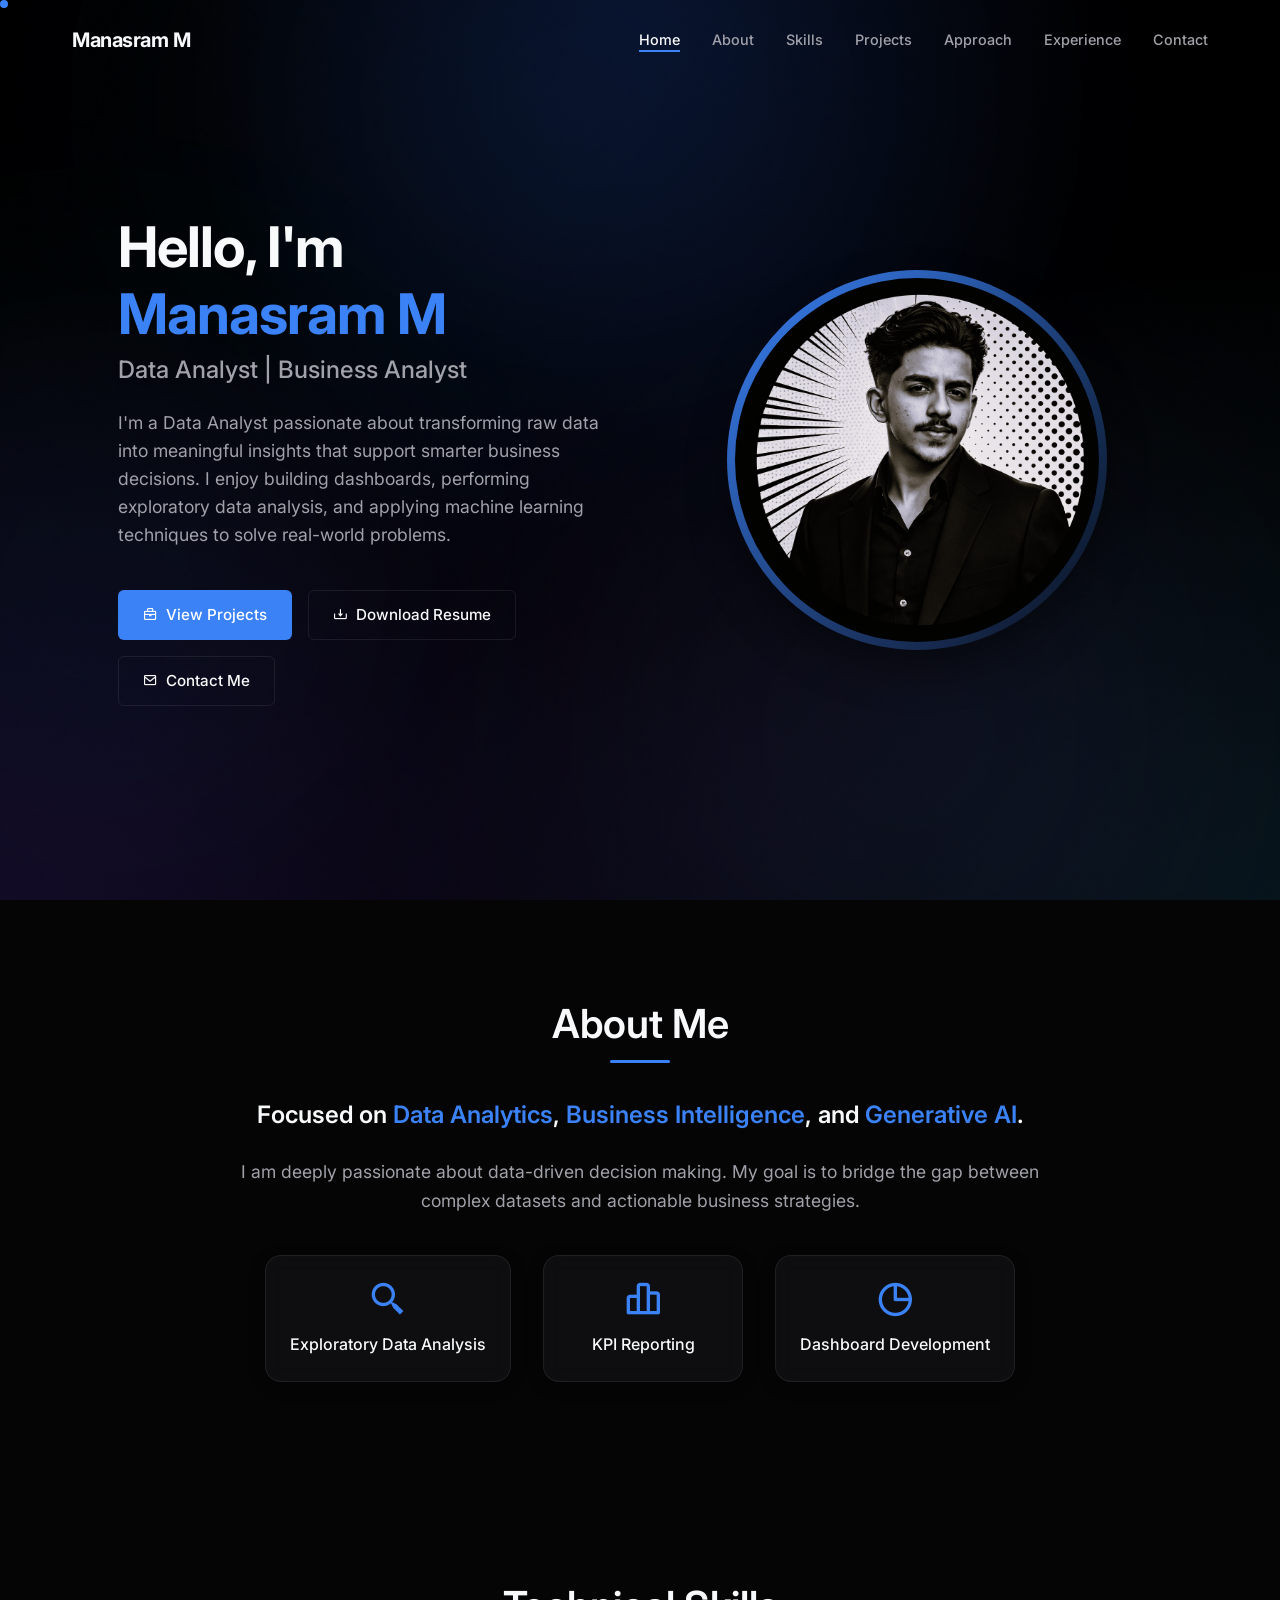
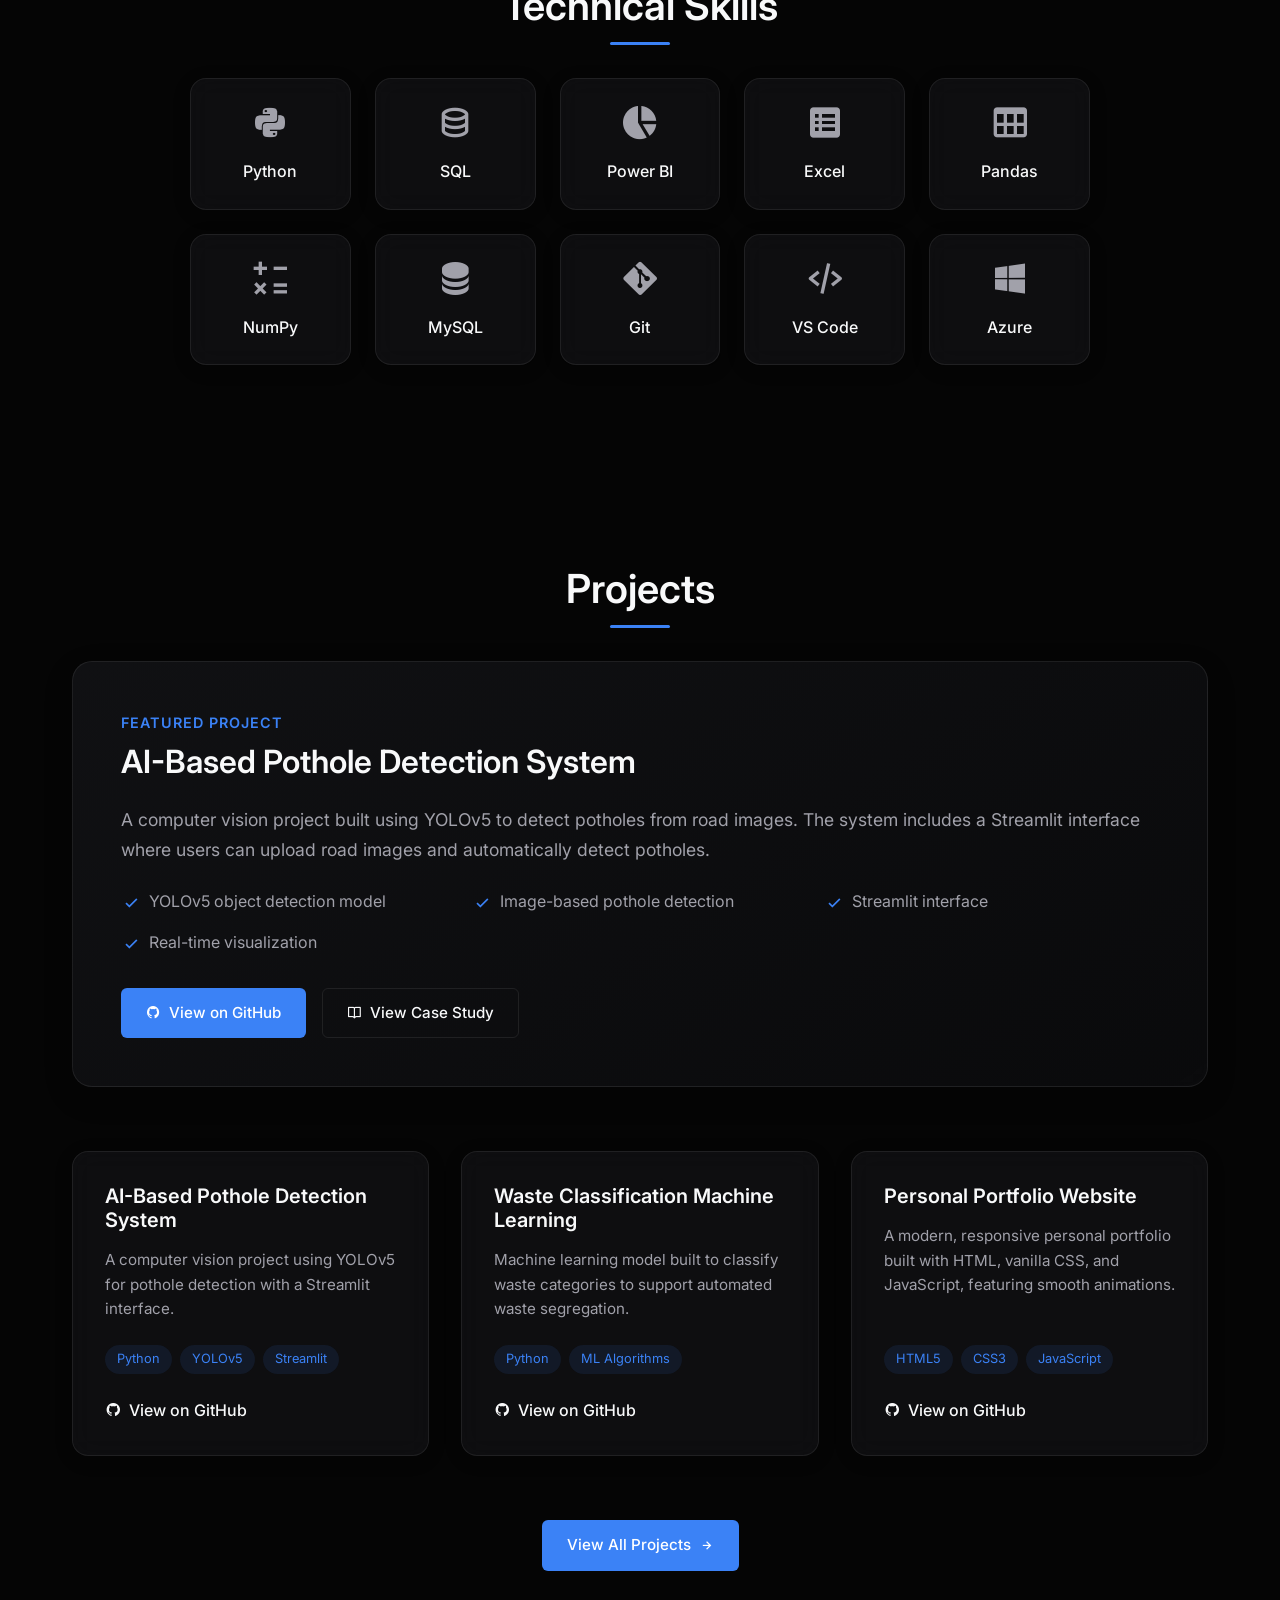
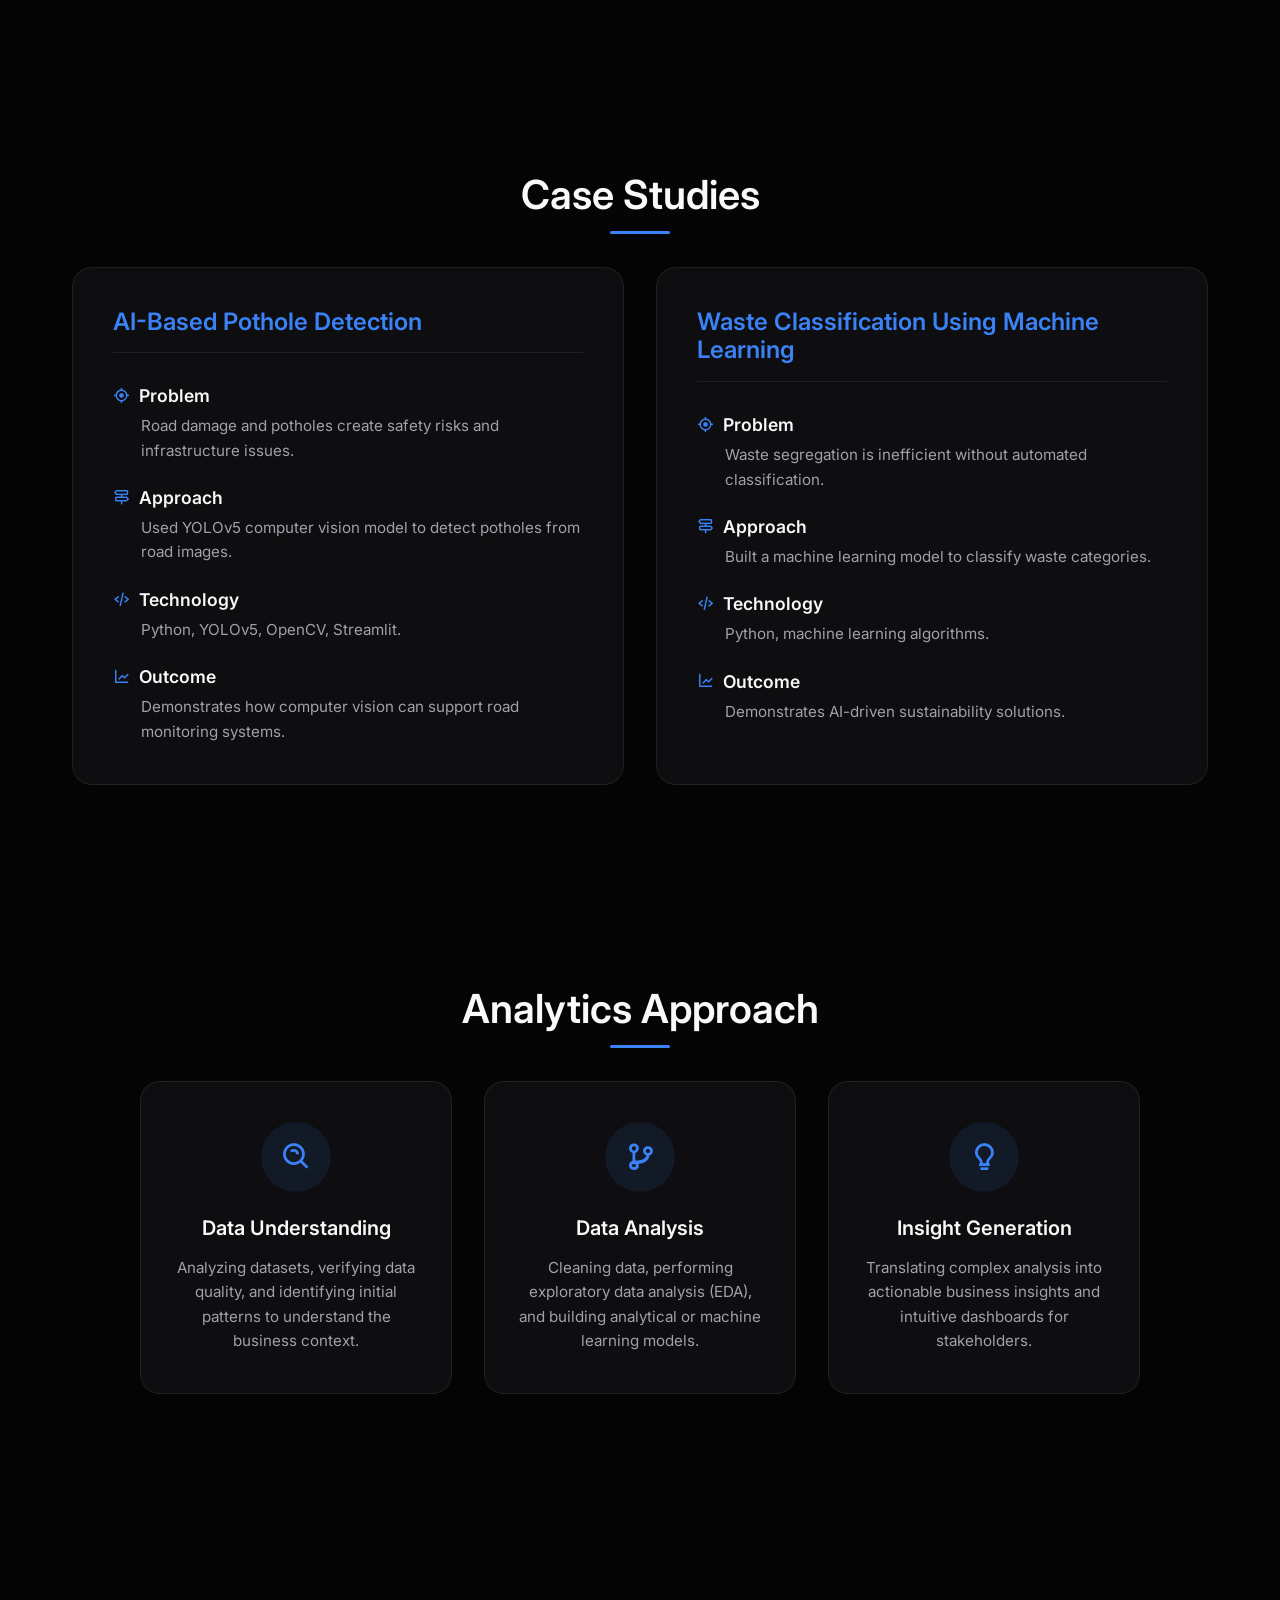
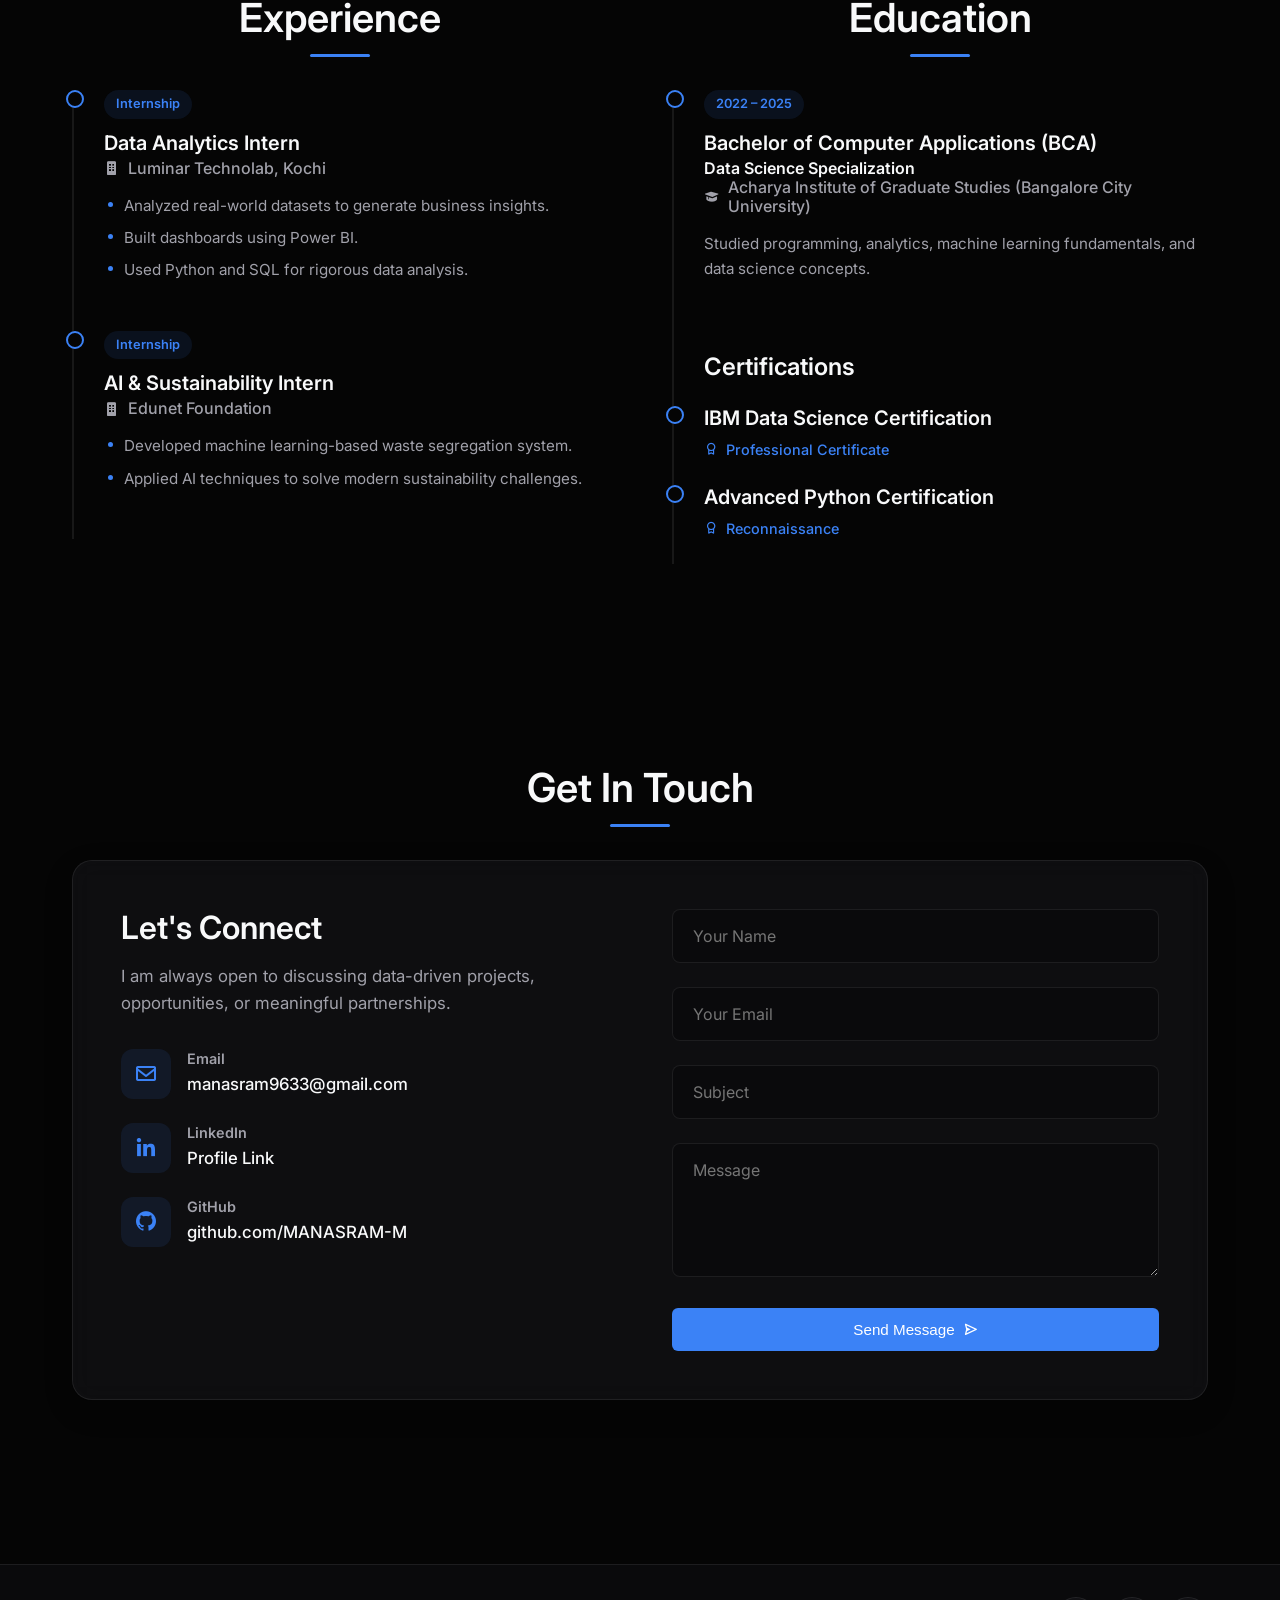
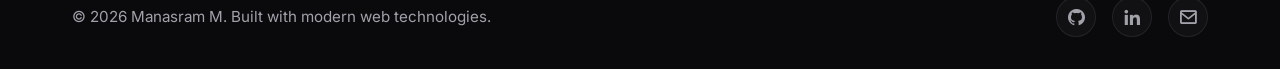
==== commit f1b192fb: "Add dedicated Projects page and View All Projects button" ====
--- a/index.html
+++ b/index.html
@@ -7,6 +7,7 @@
     <title>Manasram M | Data Analyst Portfolio</title>
     <meta name="description"
         content="Portfolio of Manasram M, Data Analyst and Business Analyst specializing in data-driven insights, BI, and Generation AI.">
+    <meta name="google-site-verification" content="jBS3Sh4MOQ44lD7UtaMrlaW78Qx_z3DAd2S5tLLT_uQ" />
     <!-- Google Fonts: Inter -->
     <link rel="preconnect" href="https://fonts.googleapis.com">
     <link rel="preconnect" href="https://fonts.gstatic.com" crossorigin>
@@ -36,7 +37,7 @@
                 <li><a href="#home">Home</a></li>
                 <li><a href="#about">About</a></li>
                 <li><a href="#skills">Skills</a></li>
-                <li><a href="#projects">Projects</a></li>
+                <li><a href="projects.html">Projects</a></li>
                 <li><a href="#analytics">Approach</a></li>
                 <li><a href="#experience">Experience</a></li>
                 <li><a href="#contact">Contact</a></li>
@@ -187,6 +188,12 @@
                                 class='bx bxl-github'></i> View on GitHub</a>
                     </div>
                 </div>
+
+                <div class="view-all-projects fade-in" style="text-align: center; margin-top: 4rem;">
+                    <a href="projects.html" class="btn btn-primary">
+                        View All Projects <i class='bx bx-right-arrow-alt'></i>
+                    </a>
+                </div>
             </div>
         </section>
 
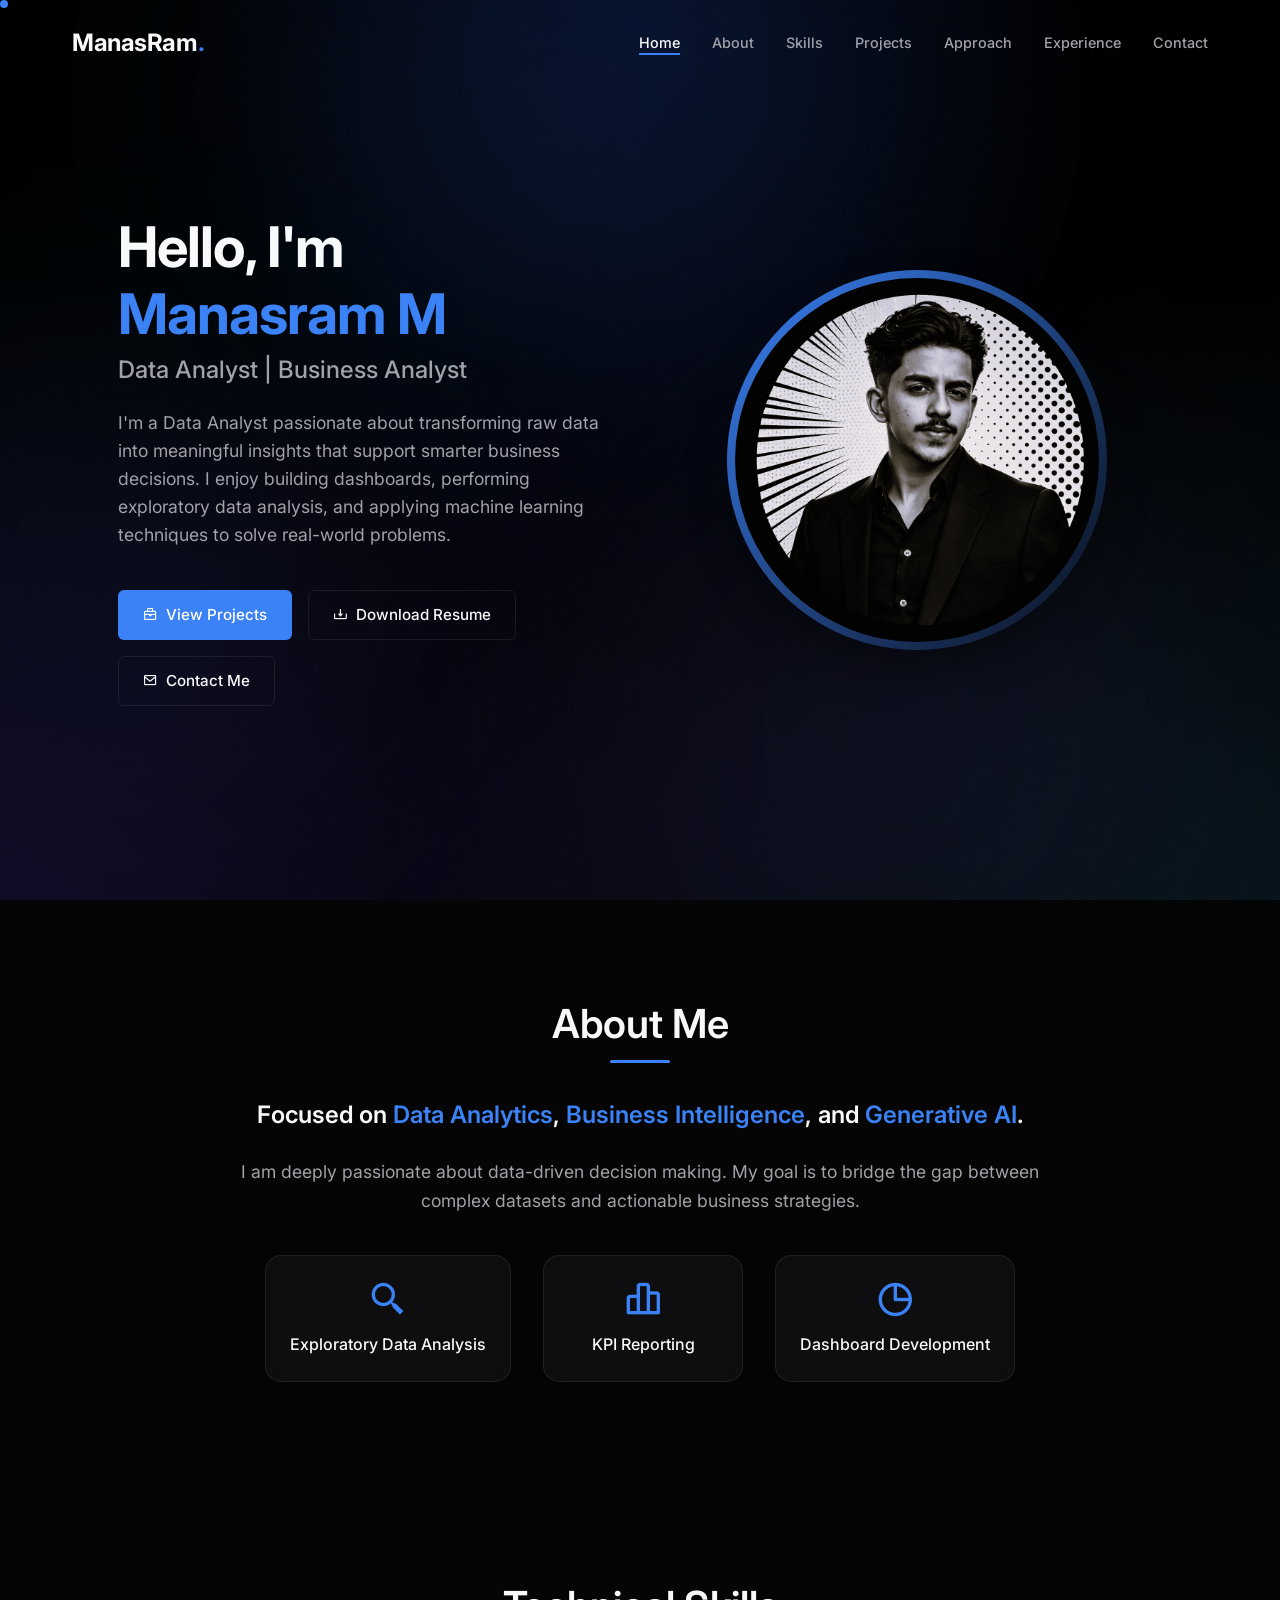
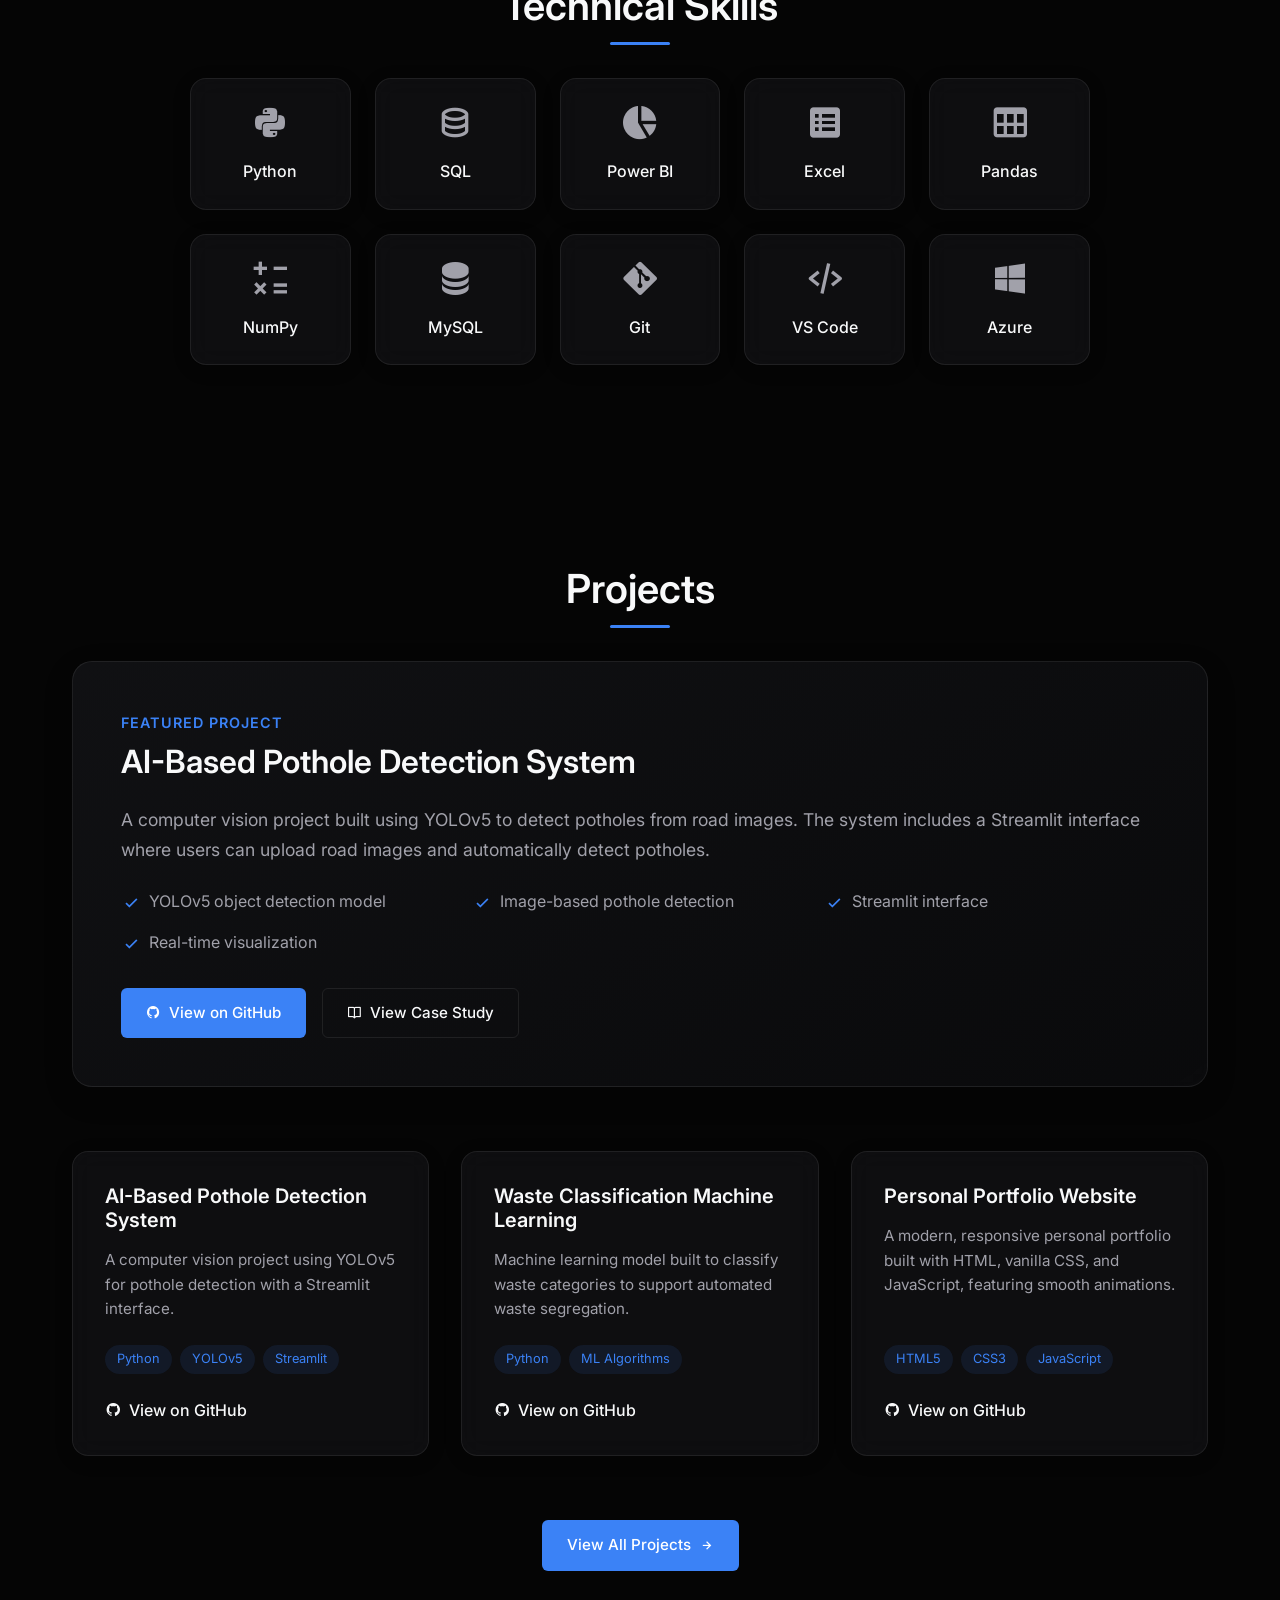
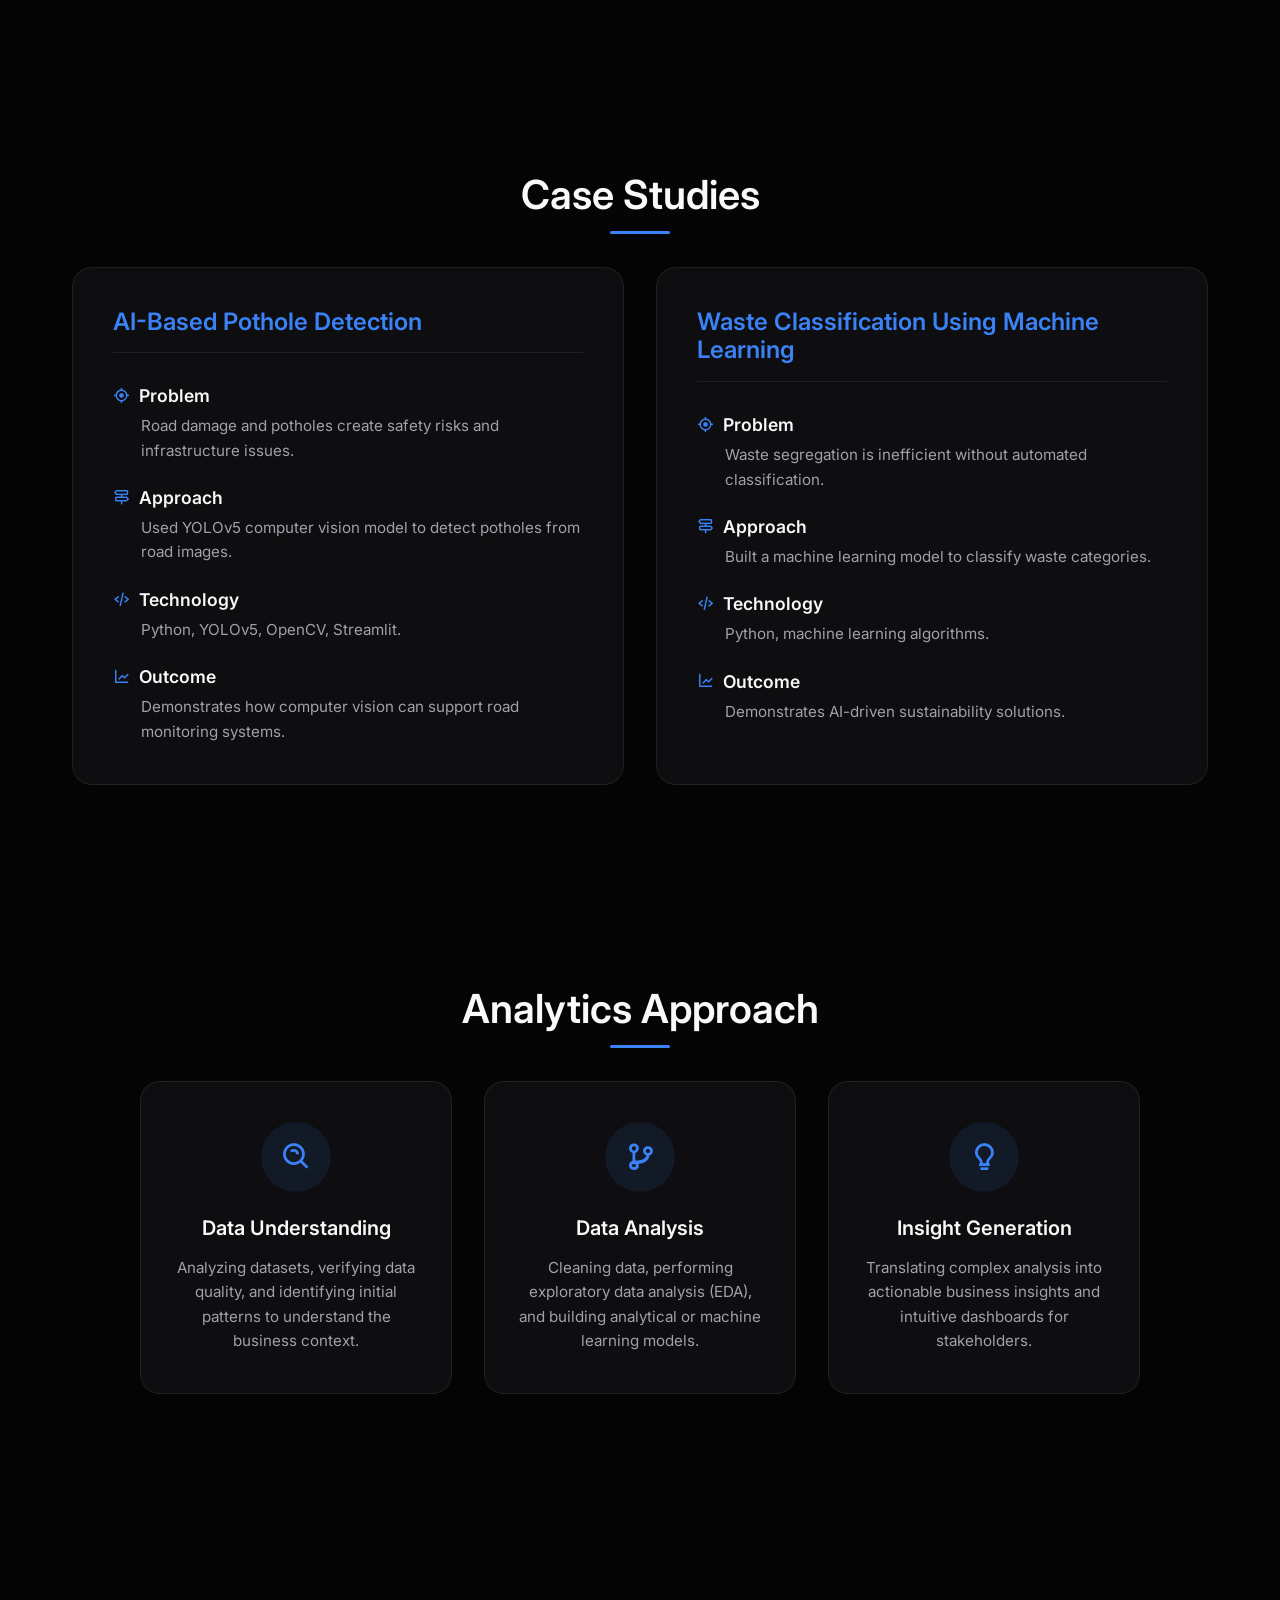
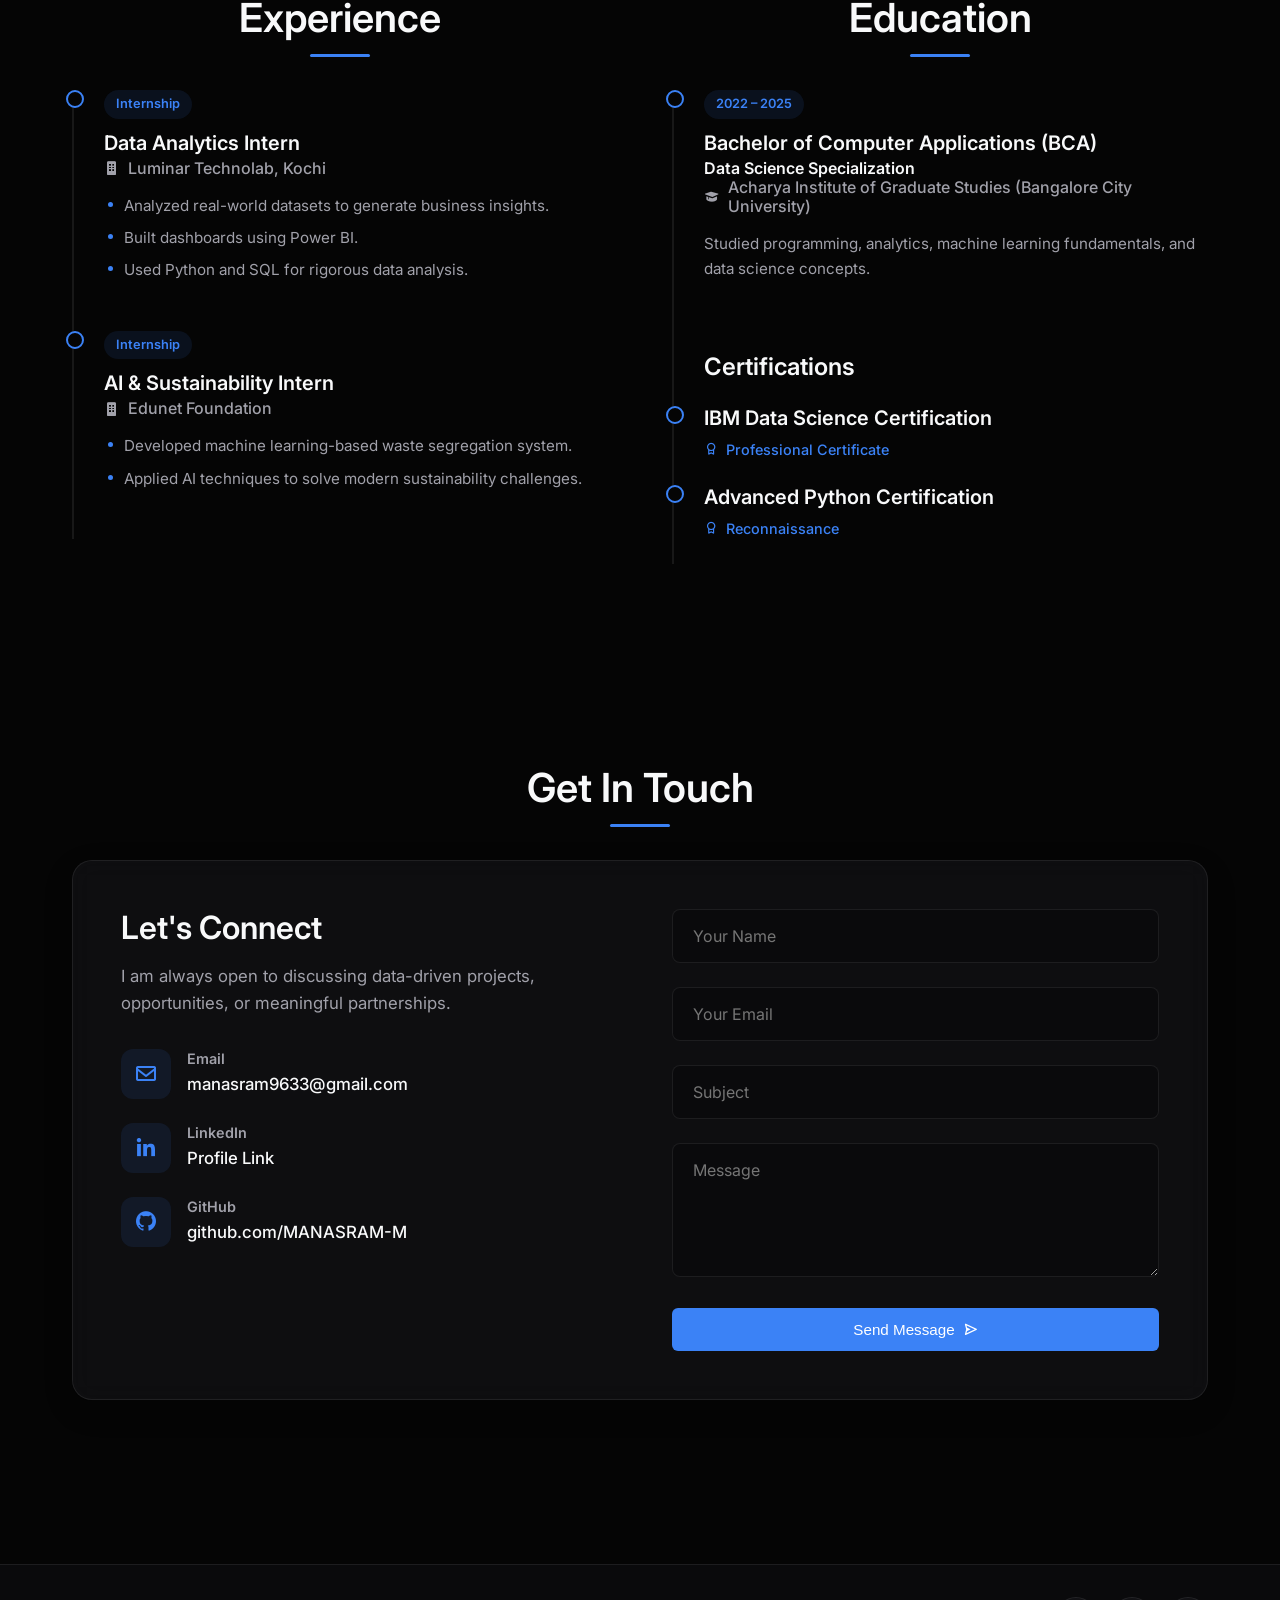
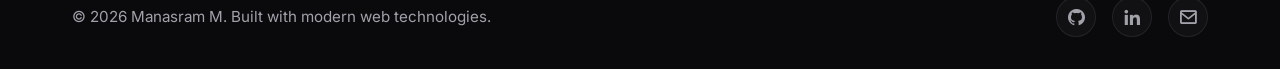
==== commit b5362b11: "Update navbar logo to stylized ManasRam design" ====
--- a/index.html
+++ b/index.html
@@ -32,7 +32,7 @@
 
     <nav class="navbar" id="navbar">
         <div class="nav-container">
-            <a href="#home" class="logo">Manasram M</a>
+            <a href="/" class="logo">ManasRam<span class="blue-dot">.</span></a>
             <ul class="nav-links">
                 <li><a href="#home">Home</a></li>
                 <li><a href="#about">About</a></li>
--- a/index.css
+++ b/index.css
@@ -158,10 +158,33 @@
 }
 
 .logo {
-    font-size: 1.25rem;
+    font-size: 1.5rem;
     font-weight: 700;
     letter-spacing: -0.5px;
     color: var(--text-primary);
+    display: inline-flex;
+    align-items: baseline;
+    transition: transform 0.2s ease;
+}
+
+.logo:hover {
+    transform: scale(1.05);
+}
+
+.logo .blue-dot {
+    color: var(--accent-color);
+    background: linear-gradient(135deg, #60a5fa, #2563eb);
+    -webkit-background-clip: text;
+    background-clip: text;
+    -webkit-text-fill-color: transparent;
+    text-shadow: 0 0 8px rgba(59, 130, 246, 0.4);
+    margin-left: 1px;
+}
+
+@media (max-width: 768px) {
+    .logo {
+        font-size: 1.25rem;
+    }
 }
 
 .nav-links {
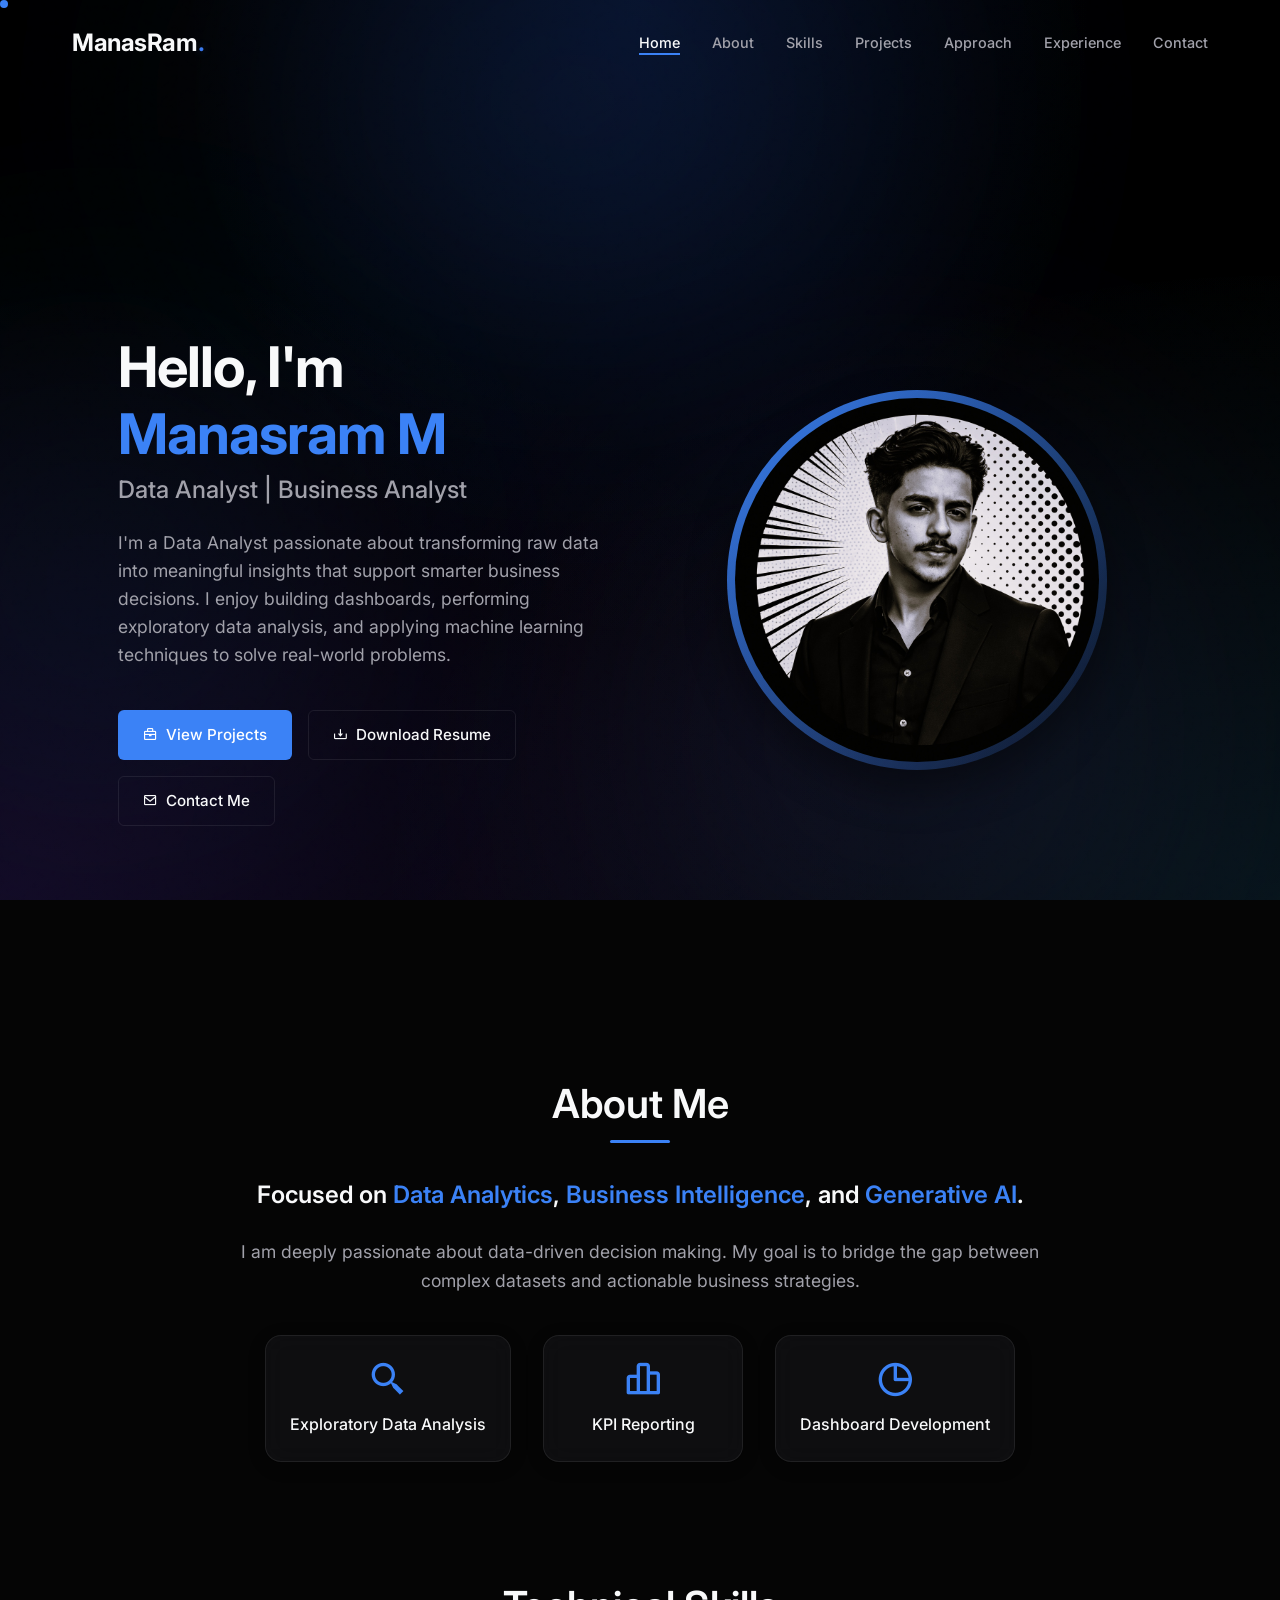
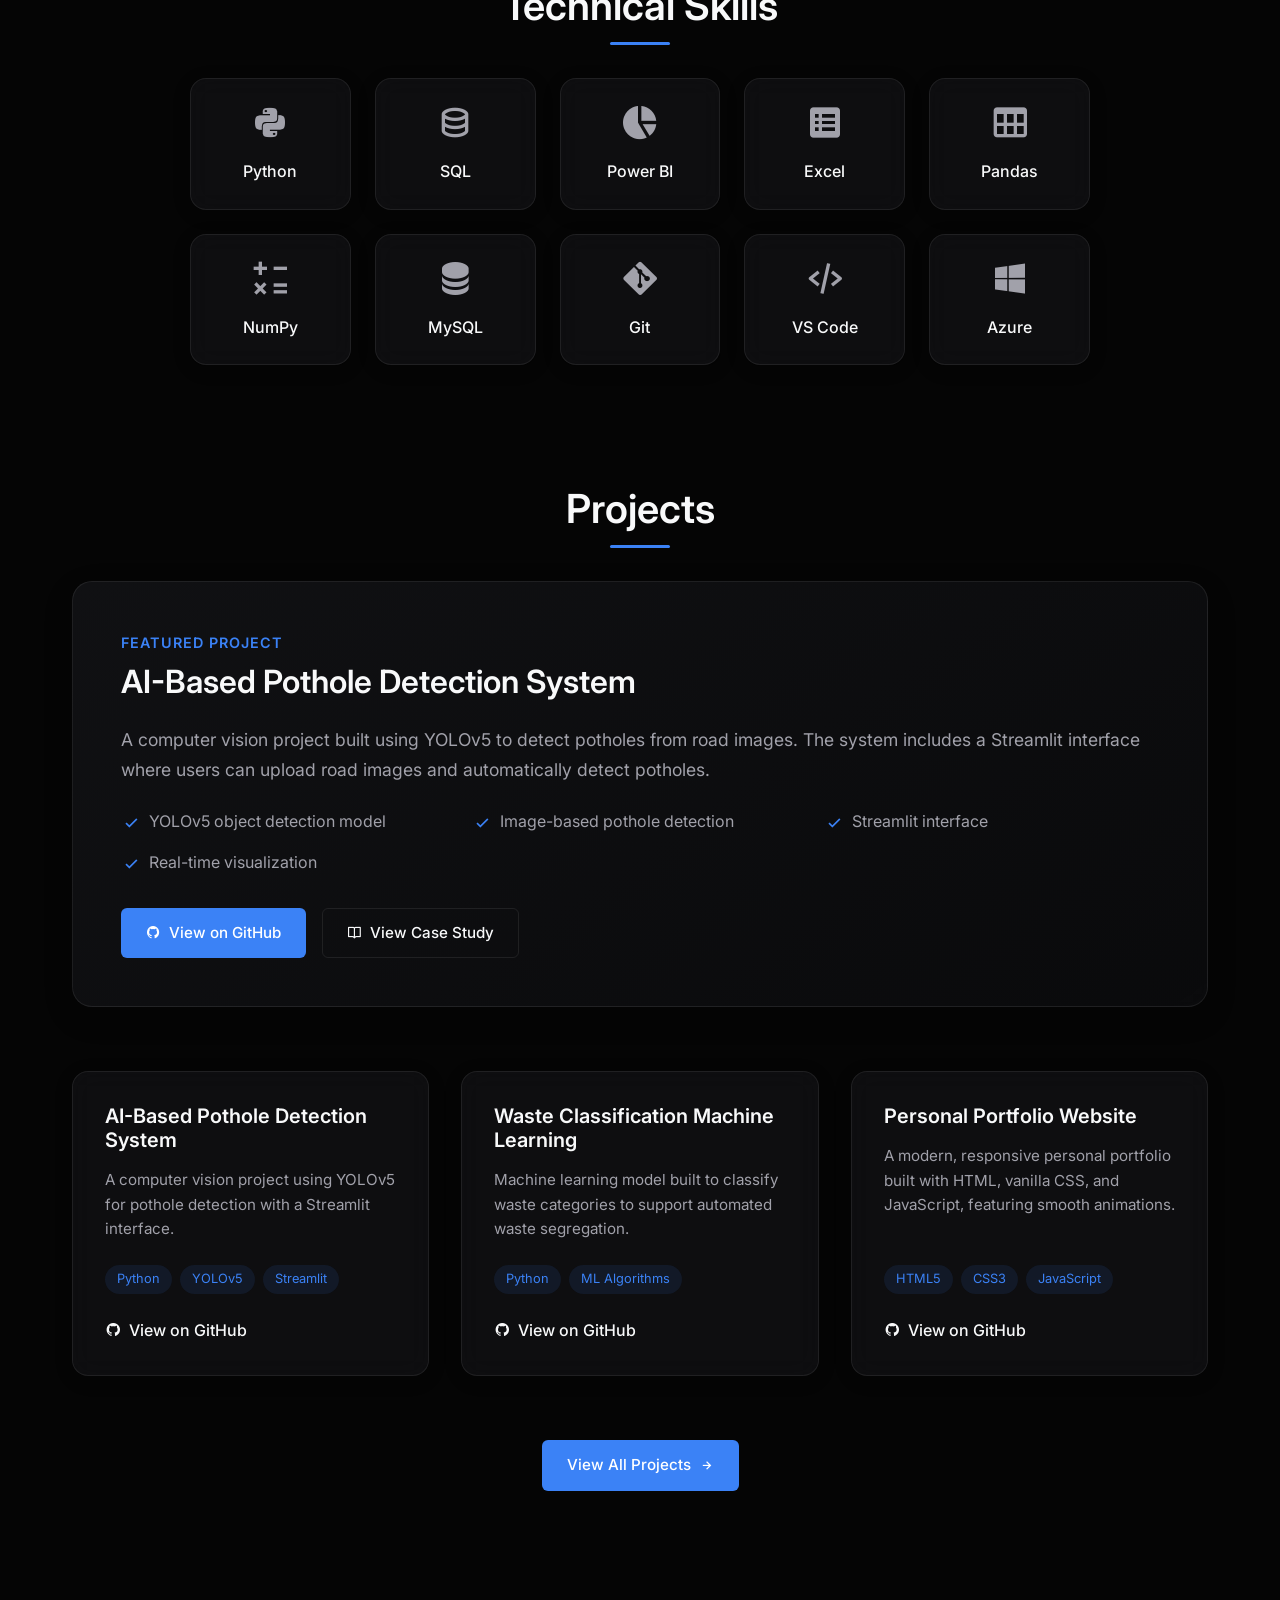
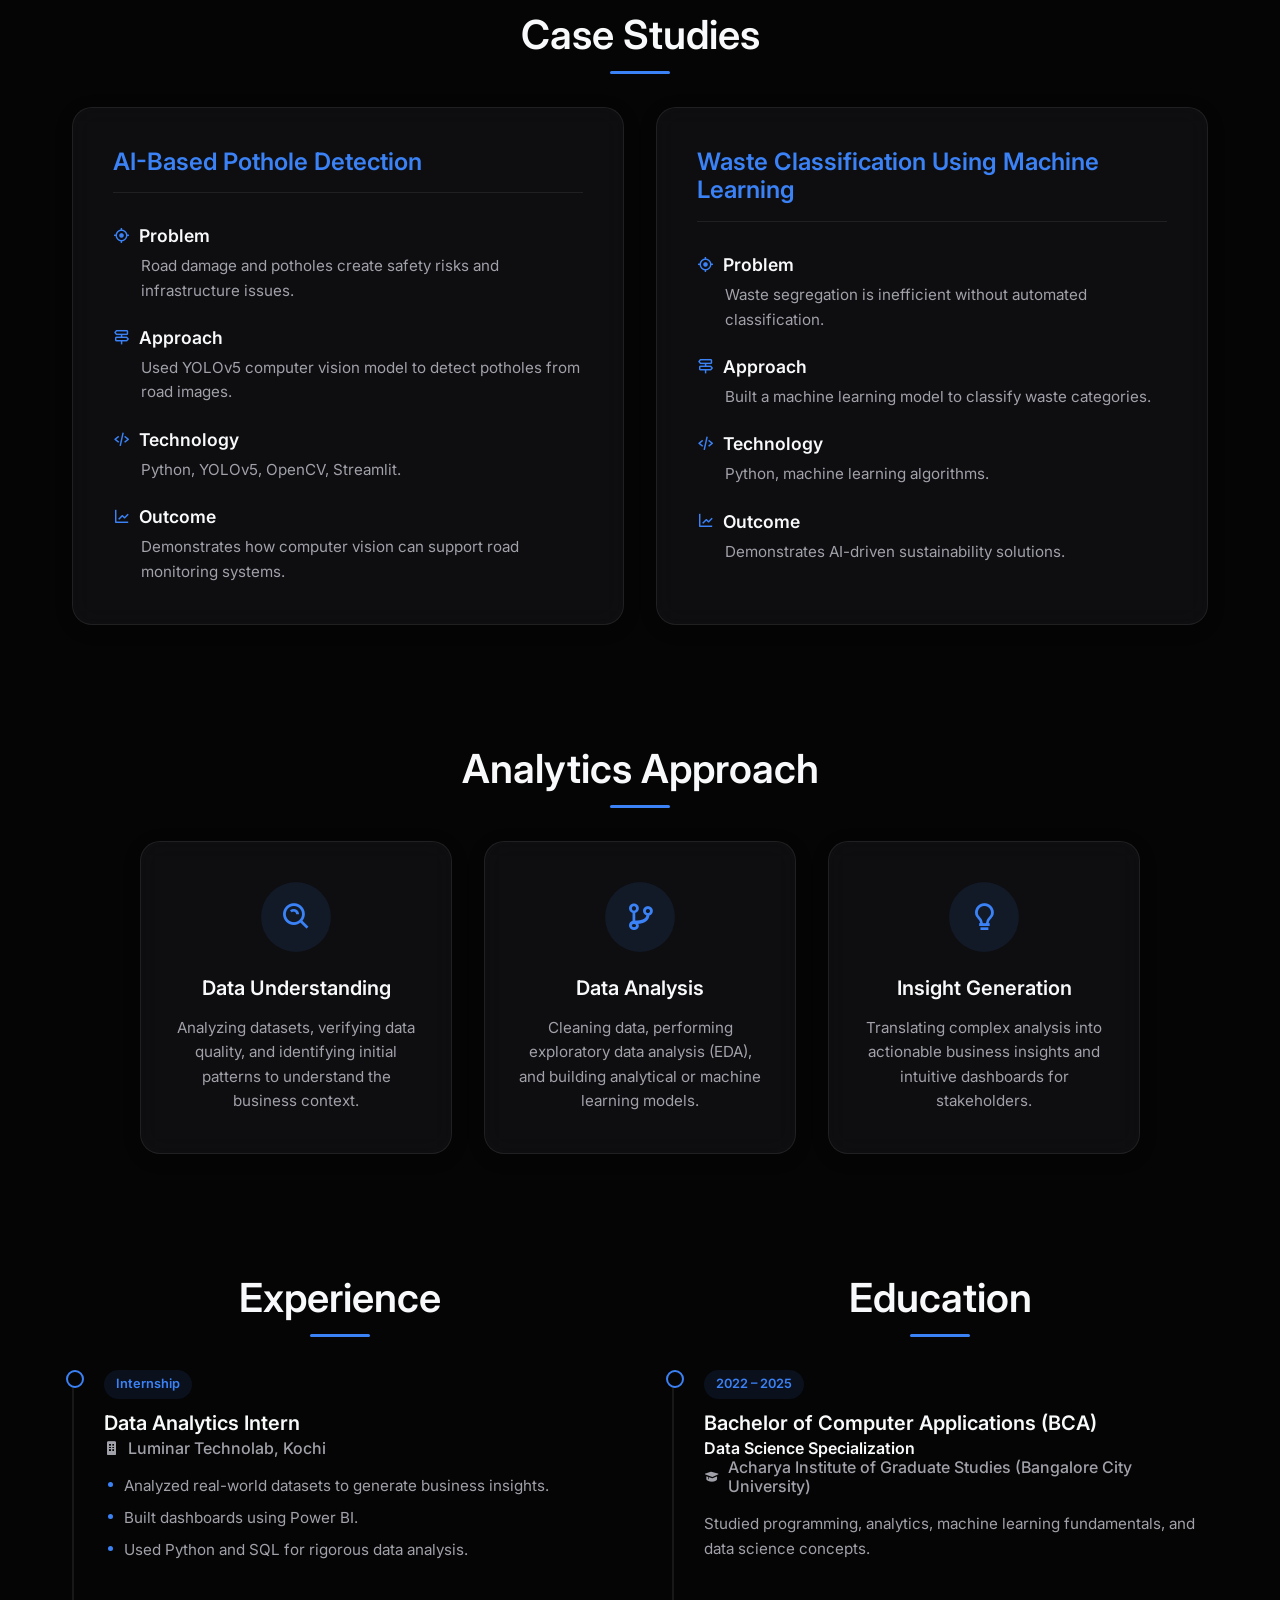
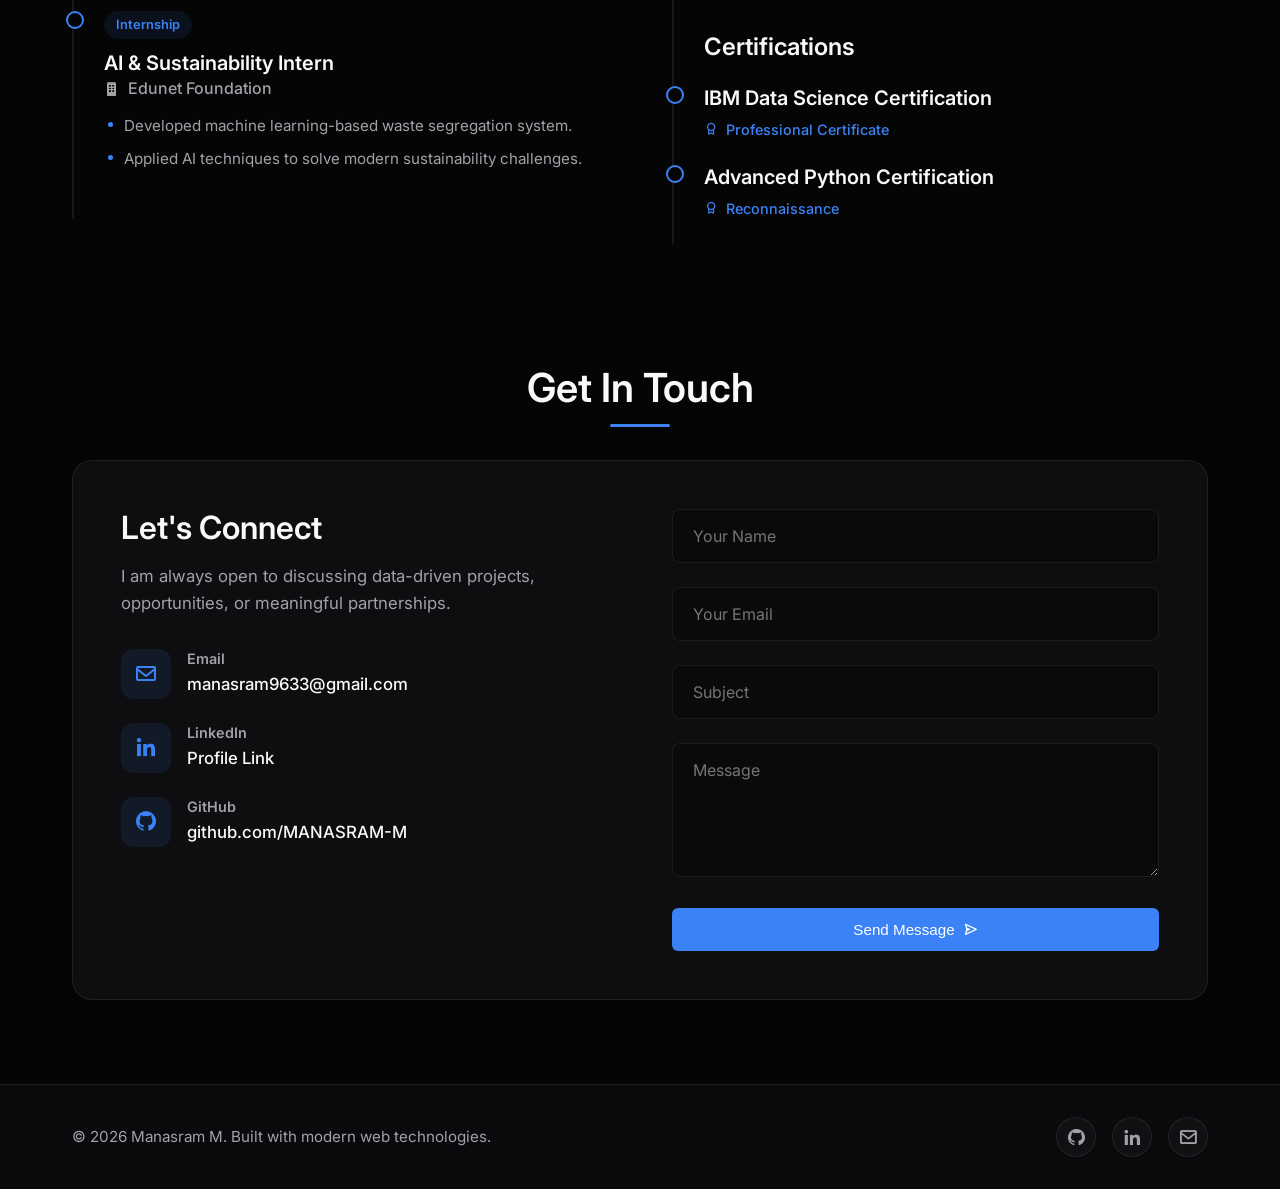
==== commit daf916e6: "Optimize mobile responsiveness and UI constraints" ====
--- a/index.html
+++ b/index.html
@@ -4,9 +4,35 @@
 <head>
     <meta charset="UTF-8">
     <meta name="viewport" content="width=device-width, initial-scale=1.0">
-    <title>Manasram M | Data Analyst Portfolio</title>
+    <title>ManasRam M| Data Analyst Portfolio</title>
     <meta name="description"
-        content="Portfolio of Manasram M, Data Analyst and Business Analyst specializing in data-driven insights, BI, and Generation AI.">
+        content="ManasRam M– Data Analyst portfolio showcasing data analytics projects, and technical skills in Python, SQL, and data visualization.">
+    <meta name="keywords" content="ManasRam M, Data Analyst, Data Science, Python, SQL, Machine Learning, Portfolio">
+    <meta name="author" content="ManasRam M">
+    <meta name="robots" content="index, follow">
+
+    <!-- Open Graph tags for social sharing -->
+    <meta property="og:title" content="ManasRam M| Data Analyst Portfolio">
+    <meta property="og:description"
+        content="Portfolio of ManasRam M– Data Analyst showcasing analytics and machine learning projects.">
+    <meta property="og:type" content="website">
+    <meta property="og:url" content="https://manasramm-data-analyst.vercel.app/">
+
+    <!-- JSON-LD Structured Data Persona Schema -->
+    <script type="application/ld+json">
+    {
+        "@context": "https://schema.org",
+        "@type": "Person",
+        "name": "ManasRam M",
+        "url": "https://manasramm-data-analyst.vercel.app/",
+        "jobTitle": "Data Analyst",
+        "sameAs": [
+            "https://github.com/MANASRAM-M",
+            "https://www.linkedin.com/in/manasram-m-data-business-analyst"
+        ]
+    }
+    </script>
+
     <meta name="google-site-verification" content="jBS3Sh4MOQ44lD7UtaMrlaW78Qx_z3DAd2S5tLLT_uQ" />
     <!-- Google Fonts: Inter -->
     <link rel="preconnect" href="https://fonts.googleapis.com">
@@ -53,7 +79,8 @@
         <section id="home" class="hero section">
             <div class="container hero-container">
                 <div class="hero-content fade-in">
-                    <h2 class="hero-title">Hello, I'm <span class="highlight">Manasram M</span></h2>
+                    <h2 class="hero-title">Hello, I'm <br class="mobile-break"><span class="highlight"
+                            style="white-space: nowrap;">Manasram M</span></h2>
                     <h3 class="hero-subtitle">Data Analyst | Business Analyst</h3>
                     <p class="hero-text">
                         I'm a Data Analyst passionate about transforming raw data into meaningful insights that support
--- a/index.css
+++ b/index.css
@@ -32,6 +32,7 @@
 
 html {
     scroll-behavior: smooth;
+    overflow-x: hidden;
 }
 
 body {
@@ -83,11 +84,14 @@
 .container {
     max-width: var(--container-width);
     margin: 0 auto;
-    padding: 0 2rem;
+    padding: 0 32px;
+    /* Desktop and default */
 }
 
 .section {
-    padding: var(--section-padding);
+    padding: 20px 0;
+    margin-top: 80px;
+    /* Desktop default */
 }
 
 /* Buttons */
@@ -154,7 +158,7 @@
     align-items: center;
     max-width: var(--container-width);
     margin: 0 auto;
-    padding: 0 2rem;
+    padding: 0 32px;
 }
 
 .logo {
@@ -554,7 +558,7 @@
 
 .projects-grid {
     display: grid;
-    grid-template-columns: repeat(auto-fit, minmax(300px, 1fr));
+    grid-template-columns: repeat(3, 1fr);
     gap: 2rem;
 }
 
@@ -1120,6 +1124,15 @@
         gap: 1rem;
         text-align: center;
     }
+
+    .container,
+    .nav-container {
+        padding: 0 32px;
+    }
+
+    .projects-grid {
+        grid-template-columns: repeat(2, 1fr);
+    }
 }
 
 @media screen and (max-width: 768px) {
@@ -1146,4 +1159,24 @@
         display: block;
         z-index: 1001;
     }
+
+    .container,
+    .nav-container {
+        padding: 0 16px;
+    }
+
+    .projects-grid {
+        grid-template-columns: 1fr;
+    }
+
+    .section {
+        margin-top: 40px;
+        padding: 20px 0;
+    }
+}
+
+@media screen and (max-width: 480px) {
+    .hero-title {
+        font-size: 2.5rem;
+    }
 }
